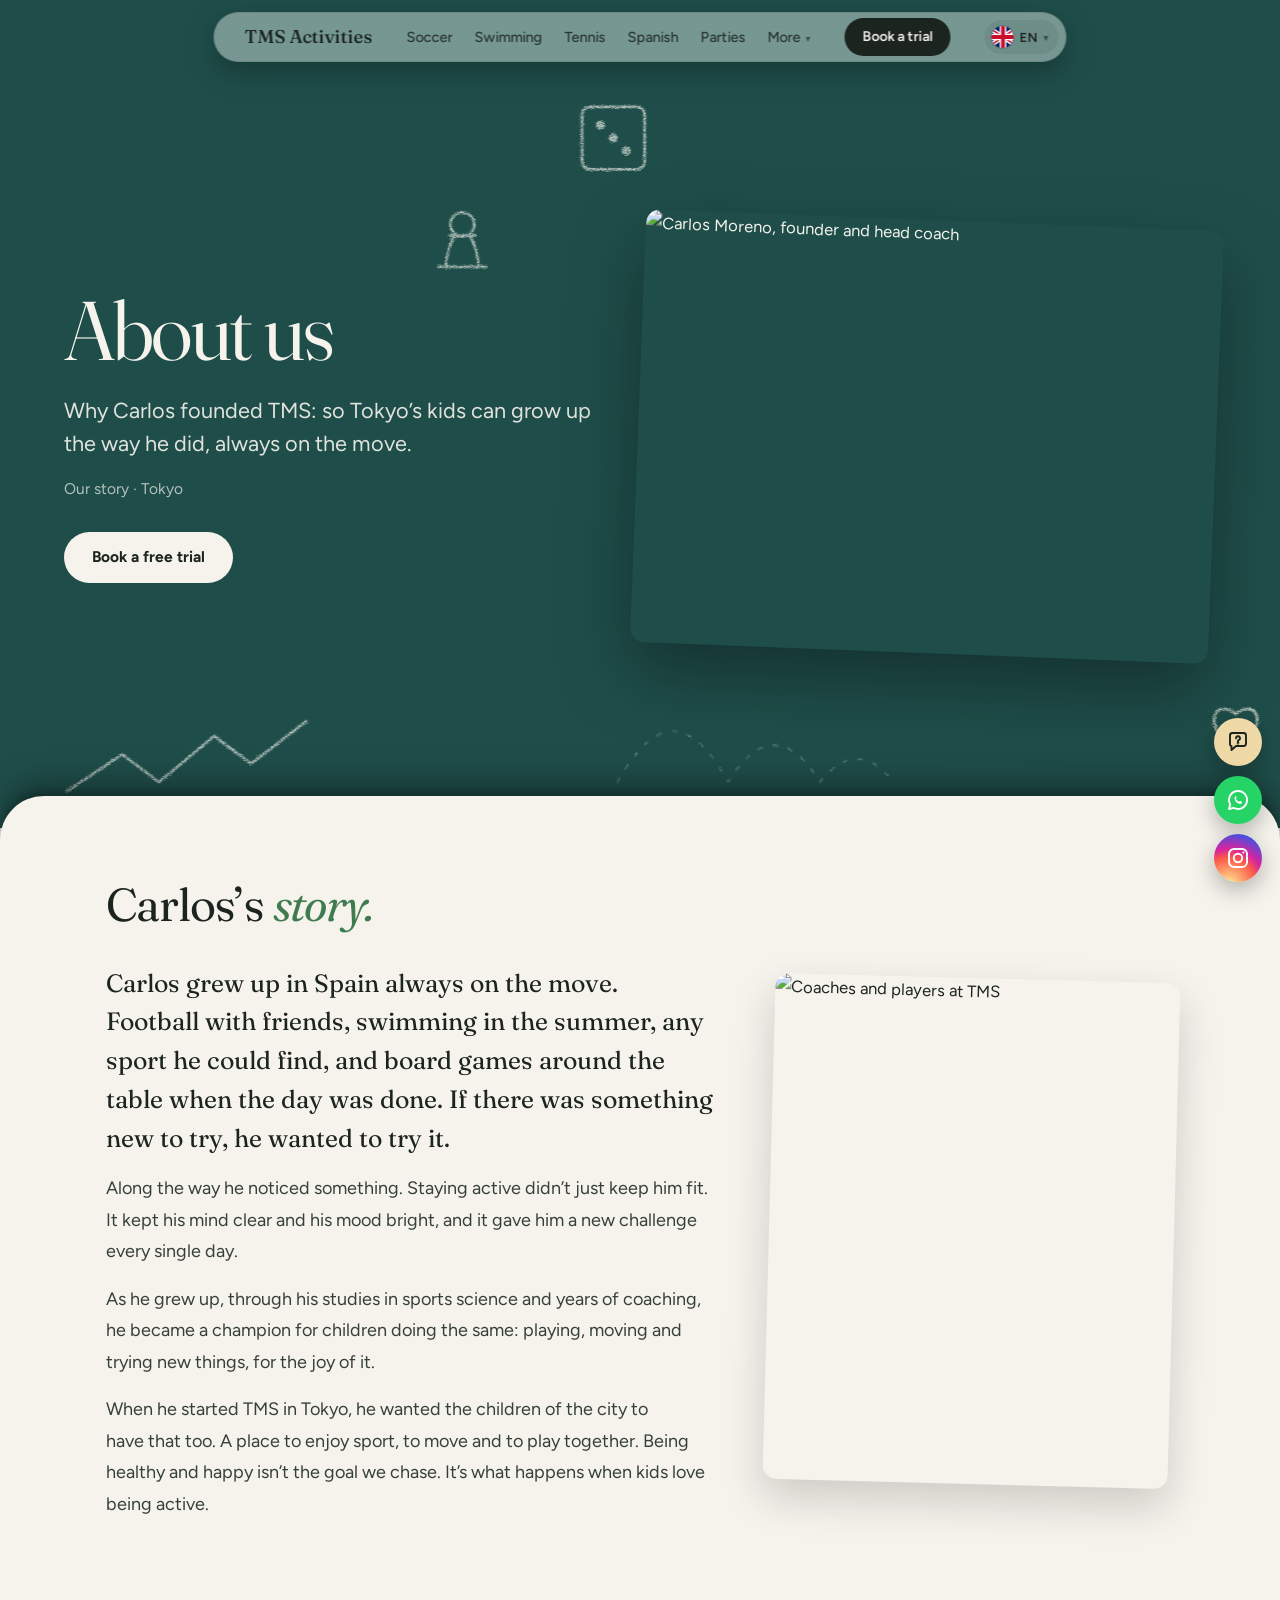
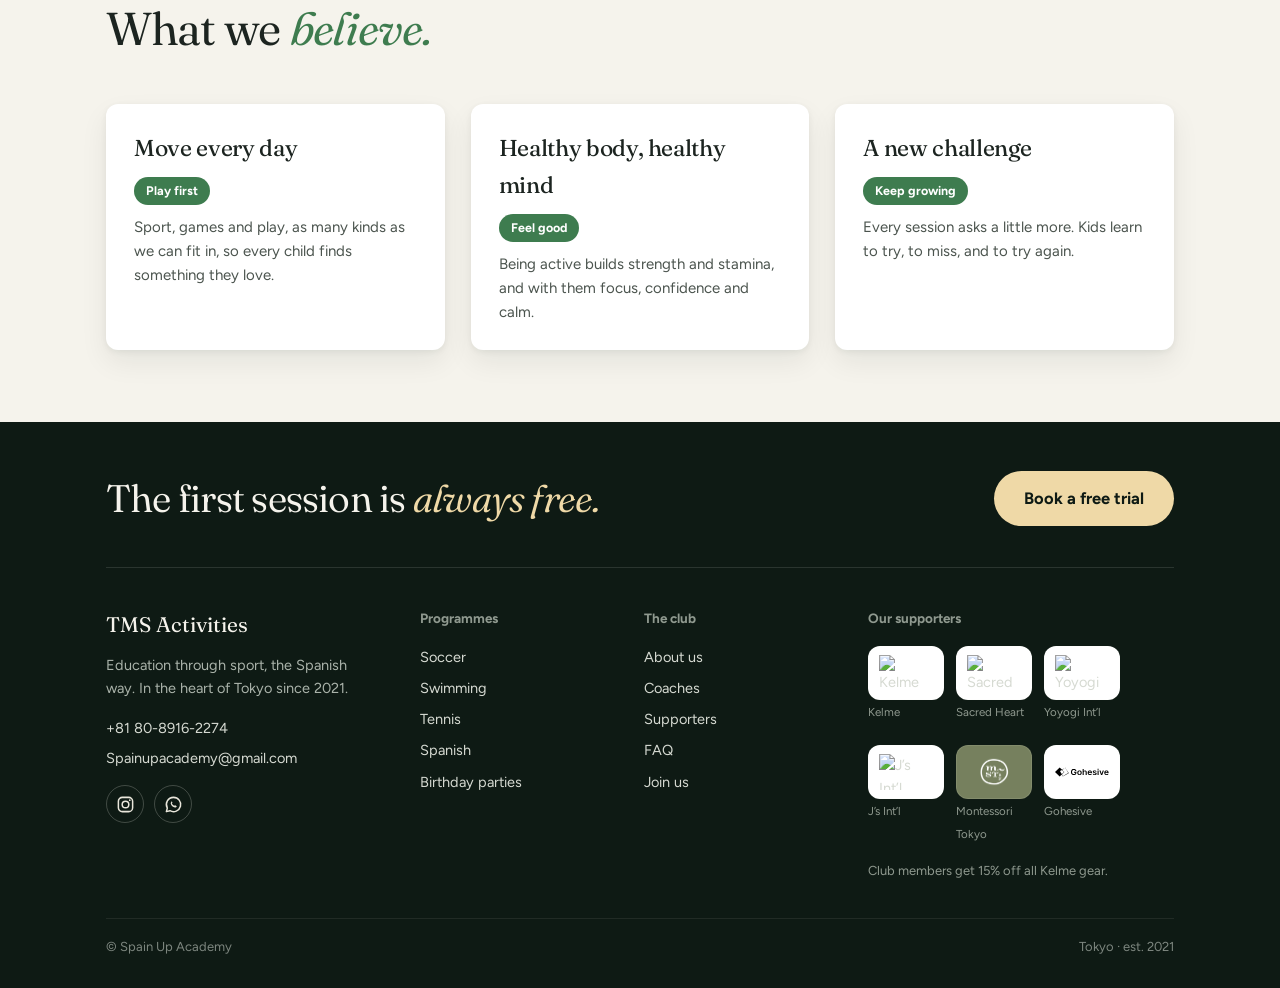
==== about.html @ 6b867cc1 "Past clubs on desktop" ====
<!doctype html>
<html lang="en">
<head>
<meta charset="utf-8">
<meta name="viewport" content="width=device-width, initial-scale=1">
<title>About us · TMS Activities</title>
<link rel="preconnect" href="https://fonts.gstatic.com" crossorigin>
<link href="https://fonts.googleapis.com/css2?family=Fraunces:ital,opsz,wght@0,9..144,300..700;1,9..144,300..700&family=Figtree:wght@400;500;600;700&display=block" rel="stylesheet">
<link rel="stylesheet" href="site.css?v=c9cedaaf">
<script src="lite.js?v=ae5314a7"></script>
<script>try{if((localStorage.getItem("lang")||"en")!=="en"){document.documentElement.classList.add("lang-wait");setTimeout(function(){document.documentElement.classList.remove("lang-wait")},2000)}}catch(e){}</script>
<script>
(function(){try{
  var c = sessionStorage.getItem('ptColor');
  if (c && !matchMedia('(prefers-reduced-motion: reduce)').matches) {
    sessionStorage.removeItem('ptColor');
    var st = document.createElement('style'); st.id = 'pt-cover-style';
    st.textContent = 'html.pt-cover::before{content:\'\';position:fixed;inset:0;background:' + c +
      ';z-index:300;pointer-events:none;opacity:1;transition:opacity .65s ease}html.pt-cover.pt-reveal::before{opacity:0}';
    document.head.appendChild(st);
    document.documentElement.classList.add('pt-cover');
  } else { sessionStorage.removeItem('ptColor'); }
  var pf = sessionStorage.getItem('ptFade');
  if (pf) { sessionStorage.removeItem('ptFade');
    var f2 = document.createElement('style'); f2.id = 'pt-fade-style';
    f2.textContent = 'html.pt-fade .world>*,html.pt-fade .sheet>*,html.pt-fade footer{opacity:0}';
    if (pf === 'home') { f2.textContent += 'html.pt-from-home .sheet{transform:translateY(100vh)}html.pt-from-home,html.pt-from-home body{background:' + (sessionStorage.getItem('ptHome') || '#152019') + '}'; sessionStorage.removeItem('ptHome'); document.documentElement.classList.add('pt-from-home'); }
    document.head.appendChild(f2); document.documentElement.classList.add('pt-fade'); }
}catch(e){}})();
</script>
<script>addEventListener("pageswap",function(e){if(e.viewTransition&&sessionStorage.getItem("ptColor"))e.viewTransition.skipTransition()});addEventListener("pagereveal",function(e){if(e.viewTransition&&/pt-(fade|cover)/.test(document.documentElement.className))e.viewTransition.skipTransition()})</script>
</head>
<body>
<header class="pill">
  <a class="word" href="index.html">TMS Activities</a>
  <nav>
    <a href="soccer.html">Soccer</a>
    <a href="swimming.html">Swimming</a>
    <a href="tennis.html">Tennis</a>
    <a href="spanish.html">Spanish</a>
    <a href="parties.html">Parties</a>
    <details class="pastclubs m-only"><summary>Past clubs</summary><p>We sometimes run shorter clubs on request and open them to everyone. Happy to run one again if there’s interest, or if your child wants to try something new, tell us!</p><button type="button" class="suggest">Suggest a club</button></details><hr class="m-only"><div class="navgroup" tabindex="0">
      <button class="glabel" type="button">More</button>
      <div class="menu"><div>
        <a href="about.html" aria-current="page">About us</a>
        <a href="coaches.html">Coaches</a>
        <a href="supporters.html">Supporters</a>
        <a href="faq.html">FAQ</a><details class="pastclubs d-only"><summary>Past clubs</summary><p>We sometimes run shorter clubs on request and open them to everyone. Happy to run one again if there’s interest, or if your child wants to try something new, tell us!</p><button type="button" class="suggest">Suggest a club</button></details>
      </div></div>
    </div>
  <a class="msignup m-only" href="join.html">Sign up</a></nav>
  <a class="join" href="join.html">Book a trial</a>
  <div class="langpick"><button type="button" aria-haspopup="true" aria-expanded="false" aria-label="Language"><span class="flag"><svg viewBox="0 0 60 40"><clipPath id="lgUk"><path d="M0 0h60v40H0z"/></clipPath><g clip-path="url(#lgUk)"><path d="M0 0h60v40H0z" fill="#012169"/><path d="M0 0l60 40M60 0L0 40" stroke="#fff" stroke-width="8"/><path d="M0 0l60 40M60 0L0 40" stroke="#C8102E" stroke-width="3"/><path d="M30 0v40M0 20h60" stroke="#fff" stroke-width="12"/><path d="M30 0v40M0 20h60" stroke="#C8102E" stroke-width="7"/></g></svg></span><span class="code">EN</span></button><ul><li><button type="button" data-lang="en"><span class="flag"><svg viewBox="0 0 60 40"><clipPath id="lgUk"><path d="M0 0h60v40H0z"/></clipPath><g clip-path="url(#lgUk)"><path d="M0 0h60v40H0z" fill="#012169"/><path d="M0 0l60 40M60 0L0 40" stroke="#fff" stroke-width="8"/><path d="M0 0l60 40M60 0L0 40" stroke="#C8102E" stroke-width="3"/><path d="M30 0v40M0 20h60" stroke="#fff" stroke-width="12"/><path d="M30 0v40M0 20h60" stroke="#C8102E" stroke-width="7"/></g></svg></span>English</button></li><li><button type="button" data-lang="ja"><span class="flag"><svg viewBox="0 0 60 40"><path d="M0 0h60v40H0z" fill="#fff"/><circle cx="30" cy="20" r="11" fill="#BC002D"/></svg></span>日本語</button></li><li><button type="button" data-lang="es"><span class="flag"><svg viewBox="0 0 60 40"><path d="M0 0h60v40H0z" fill="#AA151B"/><path d="M0 10h60v20H0z" fill="#F1BF00"/></svg></span>Español</button></li></ul></div>
  <button class="navtoggle" type="button" aria-label="Open menu">Menu</button>
</header>
<section class="world" style="--w: var(--world-about)">
  <div class="scenery"><svg viewBox="0 0 1440 900" preserveAspectRatio="xMidYMax slice" aria-hidden="true"></svg></div>
  <div class="world-copy">
    <h1>About us</h1>
    <p class="lede">Why Carlos founded TMS: so Tokyo’s kids can grow up the way he did, always on the move.</p>
    <p class="meta">Our story · Tokyo</p>
    <a class="cta" href="join.html">Book a free trial</a>
  </div>
  <div class="world-photo"><img src="https://tmsactivities.jp/wp-content/uploads/2025/08/IMG_1597-scaled.jpg" alt="Carlos Moreno, founder and head coach" style="object-position:50% 8%"></div>
</section>
<div class="sheet">

<div class="wrap">
  <h2 class="sec">Carlos’s <em>story.</em></h2>
  <div class="storyrow">
  <div class="story">
    <p>Carlos grew up in Spain always on the move. Football with friends, swimming in the summer, any sport he could find, and board games around the table when the day was done. If there was something new to try, he wanted to try it.</p>
    <p>Along the way he noticed something. Staying active didn’t just keep him fit. It kept his mind clear and his mood bright, and it gave him a new challenge every single day.</p>
    <p>As he grew up, through his studies in sports science and years of coaching, he became a champion for children doing the same: playing, moving and trying new things, for the joy of it.</p>
    <p>When he started TMS in Tokyo, he wanted the children of the city to have that too. A place to enjoy sport, to move and to play together. Being healthy and happy isn’t the goal we chase. It’s what happens when kids love being active.</p>
  </div>
  <figure class="storyphoto"><img src="https://tmsactivities.jp/wp-content/uploads/2025/08/tms-people.jpg" alt="Coaches and players at TMS" loading="lazy"></figure>
  </div>
</div>

<div class="wrap">
  <h2 class="sec">What we <em>believe.</em></h2>
  <div class="cardgrid">
    <div class="ccard">
      <h3>Move every day</h3><span class="pill">Play first</span>
      <p>Sport, games and play, as many kinds as we can fit in, so every child finds something they love.</p>
    </div>
    <div class="ccard">
      <h3>Healthy body, healthy mind</h3><span class="pill">Feel good</span>
      <p>Being active builds strength and stamina, and with them focus, confidence and calm.</p>
    </div>
    <div class="ccard">
      <h3>A new challenge</h3><span class="pill">Keep growing</span>
      <p>Every session asks a little more. Kids learn to try, to miss, and to try again.</p>
    </div>
  </div>
</div>

</div>
<footer class="site">
  <div class="wrap">
    <div class="fcta">
      <h2>The first session is <em>always free.</em></h2>
      <a href="join.html">Book a free trial</a>
    </div>
    <div class="fgrid">
      <div class="fcol brand">
        <span class="fword">TMS Activities</span>
        <p>Education through sport, the Spanish way. In the heart of Tokyo since 2021.</p>
        <p class="contact" style="margin-top:14px; line-height:1.9"><a href="tel:+818089162274">+81 80-8916-2274</a><br><a href="mailto:Spainupacademy@gmail.com">Spainupacademy@gmail.com</a></p>
        <p class="fsocial"><a href="https://www.instagram.com/spainup.soccer.academy/" target="_blank" rel="noopener" aria-label="Instagram"><svg viewBox="0 0 24 24" fill="none" stroke="currentColor" stroke-width="1.9" aria-hidden="true"><rect x="3" y="3" width="18" height="18" rx="5"/><circle cx="12" cy="12" r="4.2"/><circle cx="17.4" cy="6.6" r="1.1" fill="currentColor" stroke="none"/></svg></a><a href="https://wa.me/818089162274" target="_blank" rel="noopener" aria-label="WhatsApp"><svg viewBox="0 0 24 24" aria-hidden="true"><path d="M12 3a9 9 0 0 0-7.8 13.5L3 21l4.6-1.2A9 9 0 1 0 12 3z" fill="none" stroke="currentColor" stroke-width="1.9" stroke-linejoin="round"/><path d="M9.2 7.6c.3-.1.6 0 .7.3l.7 1.6c.1.3 0 .5-.2.7l-.5.6c.6 1.2 1.6 2.2 2.9 2.9l.6-.5c.2-.2.5-.2.7-.1l1.6.7c.3.1.4.4.3.7-.3 1-1.2 1.6-2.2 1.4-2.6-.5-4.7-2.6-5.3-5.2-.2-1 .4-1.9 1.4-2.2z" fill="currentColor"/></svg></a></p>
      </div>
      <div class="fcol">
        <h5>Programmes</h5>
        <a href="soccer.html">Soccer</a>
        <a href="swimming.html">Swimming</a>
        <a href="tennis.html">Tennis</a>
        <a href="spanish.html">Spanish</a>
        <a href="parties.html">Birthday parties</a>
      </div>
      <div class="fcol">
        <h5>The club</h5>
        <a href="about.html">About us</a>
        <a href="coaches.html">Coaches</a>
        <a href="supporters.html">Supporters</a>
        <a href="faq.html">FAQ</a>
        <a href="join.html">Join us</a>
      </div>
      <div class="fcol sup">
        <h5>Our supporters</h5>
        <div class="flogos">
          <a href="https://kelme.com/" target="_blank" rel="noopener"><span class="chip"><img src="https://tmsactivities.jp/wp-content/uploads/2024/01/logo-kelme-300x164.jpg" alt="Kelme"></span><span class="cap">Kelme</span></a>
          <a href="https://www.issh.ac.jp/" target="_blank" rel="noopener"><span class="chip"><img src="https://tmsactivities.jp/wp-content/uploads/2025/08/Logo-ISSH-200px.png" alt="Sacred Heart"></span><span class="cap">Sacred Heart</span></a>
          <a href="https://yoyogi-is.com/" target="_blank" rel="noopener"><span class="chip"><img src="https://tmsactivities.jp/wp-content/uploads/2025/08/Logo-Yoyogi-200px.png" alt="Yoyogi Int’l"></span><span class="cap">Yoyogi Int’l</span></a>
          <a href="https://www.js-international-school.com/" target="_blank" rel="noopener"><span class="chip"><img src="https://tmsactivities.jp/wp-content/uploads/2025/08/Js-logo.png" alt="J’s Int’l"></span><span class="cap">J’s Int’l</span></a>
          <a href="https://www.montessorijapan.com/" target="_blank" rel="noopener"><span class="chip" style="background:#76805E"><img src="assets/mst-logo-white.png" alt="Montessori Tokyo"></span><span class="cap">Montessori Tokyo</span></a>
          <a href="https://www.gohesive.com/custom" target="_blank" rel="noopener"><span class="chip"><img src="assets/gohesive-logo.svg" alt="Gohesive"></span><span class="cap">Gohesive</span></a>
        </div>
        <p>Club members get 15% off all Kelme gear.</p>
      </div>
    </div>
    <div class="fbase">
      <span>© Spain Up Academy</span>
      <span>Tokyo · est. 2021</span>
    </div>
  </div>
</footer>
<div class="socialpin"><a class="wa" href="https://wa.me/818089162274" target="_blank" rel="noopener" aria-label="Chat on WhatsApp"><svg viewBox="0 0 24 24" aria-hidden="true"><path d="M12 3a9 9 0 0 0-7.8 13.5L3 21l4.6-1.2A9 9 0 1 0 12 3z" fill="none" stroke="currentColor" stroke-width="1.9" stroke-linejoin="round"/><path d="M9.2 7.6c.3-.1.6 0 .7.3l.7 1.6c.1.3 0 .5-.2.7l-.5.6c.6 1.2 1.6 2.2 2.9 2.9l.6-.5c.2-.2.5-.2.7-.1l1.6.7c.3.1.4.4.3.7-.3 1-1.2 1.6-2.2 1.4-2.6-.5-4.7-2.6-5.3-5.2-.2-1 .4-1.9 1.4-2.2z" fill="currentColor"/></svg></a><a class="ig" href="https://www.instagram.com/spainup.soccer.academy/" target="_blank" rel="noopener" aria-label="Instagram"><svg viewBox="0 0 24 24" fill="none" stroke="currentColor" stroke-width="1.9" aria-hidden="true"><rect x="3" y="3" width="18" height="18" rx="5"/><circle cx="12" cy="12" r="4.2"/><circle cx="17.4" cy="6.6" r="1.1" fill="currentColor" stroke="none"/></svg></a></div>
<script src="ask.js?v=92240fd5"></script>
<script src="lang-text.js?v=c4b8a063"></script>
<script src="lang.js?v=e1dfec5e"></script>
<script src="transitions.js?v=628495eb" defer></script>
<script src="chalk-scenes.js?v=e4f4d9d7" defer></script>
<script src="eggs.js?v=8b5c6eaf" defer></script>
</body>
</html>
---- site.css ----
/* TMS Activities — shared design language (direction C) */
:root {
  --night: #0E1A14;
  --chalk: #F5F3EC;
  --ink: #1C2420;
  --flood: #EFD9A7;
  --grass: #3E7C4F;
  --world-soccer: #2E5940;
  --world-swim: #275E7E;
  --world-tennis: #3F6A4C;
  --world-spanish: #9C4532;
  --world-party: #7E4668;
  --world-night: #152019;
  --world-support: #233A63;
  --world-faq: #3A4250;
  --world-about: #1F4E4A;
}
* { box-sizing: border-box; margin: 0; }
html { scroll-behavior: smooth; }
body { background: var(--chalk); color: var(--ink); font: 16.5px/1.6 "Figtree", sans-serif; }
img { display: block; max-width: 100%; }
.serif { font-family: "Fraunces", serif; font-optical-sizing: auto; letter-spacing: -.02em; }

/* glass pill nav (shared with home) */
header.pill {
  position: fixed; top: 12px; left: 50%; transform: translateX(-50%); z-index: 60;
  width: auto; max-width: calc(100% - 28px);
  display: flex; align-items: center; gap: 34px; flex-wrap: nowrap; white-space: nowrap;
  padding: 5px 7px 5px 30px;
  background: rgba(250,249,245,.42);
  -webkit-backdrop-filter: blur(16px) saturate(1.25);
  backdrop-filter: blur(16px) saturate(1.25);
  border: 1px solid rgba(20,25,22,.1);
  border-radius: 999px;
  box-shadow: 0 10px 30px rgba(0,0,0,.28);
}
header.pill .word { font-family: "Fraunces", serif; font-size: 18.5px; font-weight: 500; color: #1C2420; white-space: nowrap; text-decoration: none; }
header.pill nav { display: flex; gap: 22px; font-size: 14.5px; font-weight: 500; }
header.pill nav a { color: #1C2420; text-decoration: none; opacity: .85; }
header.pill nav a:hover { opacity: 1; border-bottom: 1px solid var(--grass); }
header.pill nav a[aria-current] { opacity: 1; border-bottom: 2px solid var(--grass); }
header.pill .join { color: var(--chalk); background: #1C2420; text-decoration: none; font-weight: 600; font-size: 14px; padding: 8px 18px; border-radius: 999px; }
header.pill .join:hover { background: var(--grass); }
@media (max-width: 980px) { header.pill nav { display: none; } }

/* world hero: solid colour, drawn scenery, tilted photo card */
.world {
  --w: var(--world-soccer);
  position: sticky; top: 0; z-index: 0; background: var(--w); color: var(--chalk);
  min-height: 92svh; overflow: hidden;
  display: grid; grid-template-columns: minmax(0, 1fr) minmax(0, 1.05fr);
  align-items: center; gap: 24px;
  padding: clamp(90px, 14vh, 150px) clamp(24px, 5vw, 72px) clamp(60px, 9vh, 110px);
}
.world .scenery { position: absolute; inset: 0; pointer-events: none; opacity: .65; }
.world .scenery svg { width: 100%; height: 100%; }
.world-copy { position: relative; z-index: 2; max-width: 560px; }
.world-copy h1 { font-family: "Fraunces", serif; font-weight: 360; font-size: clamp(52px, 6.5vw, 104px); line-height: .98; letter-spacing: -.03em; }
.world-copy .lede { margin-top: 22px; font-size: clamp(18px, 1.7vw, 22px); line-height: 1.55; color: #f5f3ece6; max-width: 38ch; text-wrap: pretty; }
.world-copy .meta { margin-top: 16px; font-size: 15.5px; color: #f5f3ecb0; }
.world-copy .cta {
  display: inline-block; margin-top: 30px;
  background: var(--chalk); color: var(--ink); text-decoration: none;
  font-weight: 700; font-size: 15.5px; padding: 13px 28px; border-radius: 999px;
}
.world-copy .cta:hover { background: var(--flood); }
.world-photo { position: relative; z-index: 2; justify-self: end; width: min(100%, 640px); }
.world-photo img {
  width: 100%; aspect-ratio: 4/3; object-fit: cover;
  border-radius: 14px; transform: rotate(2.2deg);
  box-shadow: 0 30px 70px rgba(0,0,0,.35);
}
@media (max-width: 900px) {
  .world { grid-template-columns: 1fr; min-height: 0; }
  .world-photo { justify-self: start; width: 100%; margin-top: 10px; }
}

/* light content sheet */
.sheet {
  position: relative; z-index: 1; background: var(--chalk); color: var(--ink);
  border-radius: clamp(22px, 4vw, 44px) clamp(22px, 4vw, 44px) 0 0;
  margin-top: -32px;
  box-shadow: 0 -4px 10px rgba(0,0,0,.25), 0 -18px 28px rgba(0,0,0,.25);
}
.wrap { max-width: 1180px; margin: 0 auto; padding: clamp(56px, 8vh, 96px) clamp(22px, 4.5vw, 56px); }
.wrap + .wrap { padding-top: 0; }
h2.sec { font-family: "Fraunces", serif; font-weight: 380; font-size: clamp(30px, 3.6vw, 48px); letter-spacing: -.02em; }
h2.sec em { font-style: italic; color: var(--grass); }
.sec-lede { margin-top: 10px; color: #4b544e; max-width: 58ch; }

/* class cards */
.cardgrid { display: grid; grid-template-columns: repeat(3, 1fr); gap: 26px; margin-top: 38px; }
.cardgrid.two { grid-template-columns: repeat(2, 1fr); }
.ccard {
  background: #fff; border-radius: 12px; padding: 26px 28px;
  box-shadow: 0 2px 6px rgba(20,30,24,.06), 0 12px 28px rgba(20,30,24,.07);
  display: flex; flex-direction: column; gap: 10px; align-items: flex-start;
}
.ccard h3 { font-family: "Fraunces", serif; font-weight: 430; font-size: 23px; letter-spacing: -.015em; }
.ccard .pill { font-size: 12.5px; font-weight: 700; color: #fff; background: var(--grass); border-radius: 999px; padding: 4px 12px; }
.ccard p { color: #4b544e; font-size: 15px; }
@media (max-width: 920px) { .cardgrid, .cardgrid.two { grid-template-columns: 1fr 1fr; } }
@media (max-width: 600px) { .cardgrid, .cardgrid.two { grid-template-columns: 1fr; } }

/* pricing */
.prices { display: grid; grid-template-columns: repeat(auto-fit, minmax(190px, 1fr)); gap: 18px; margin-top: 34px; }
.price {
  background: #fff; border-radius: 12px; padding: 24px 22px; text-align: center;
  box-shadow: 0 2px 6px rgba(20,30,24,.06), 0 12px 28px rgba(20,30,24,.07);
}
.price .amt { font-family: "Fraunces", serif; font-size: 34px; font-weight: 420; letter-spacing: -.02em; margin-top: 6px; }
.price .amt small { font-size: 16px; font-weight: 500; }
.price .for { font-weight: 700; font-size: 14.5px; }
.price .per { color: #6b746d; font-size: 13.5px; margin-top: 4px; }

/* schedule table */
.sched { width: 100%; border-collapse: collapse; margin-top: 30px; background: #fff; border-radius: 12px; overflow: hidden; box-shadow: 0 2px 6px rgba(20,30,24,.06), 0 12px 28px rgba(20,30,24,.07); }
.sched th { text-align: left; font-size: 13px; color: #4b544e; padding: 14px 18px; border-bottom: 2px solid var(--ink); }
.sched td { padding: 13px 18px; border-bottom: 1px solid #e4e4de; font-size: 15px; }
.sched tr:last-child td { border-bottom: 0; }
.sched td.day { font-weight: 700; white-space: nowrap; }

/* numbered steps */
.steps { counter-reset: s; display: grid; grid-template-columns: repeat(auto-fit, minmax(220px, 1fr)); gap: 22px; margin-top: 34px; }
.step { background: #fff; border-radius: 12px; padding: 24px; box-shadow: 0 2px 6px rgba(20,30,24,.06), 0 12px 28px rgba(20,30,24,.07); }
.step::before { counter-increment: s; content: counter(s); display: inline-grid; place-items: center; width: 34px; height: 34px; border-radius: 50%; background: var(--grass); color: #fff; font-weight: 800; margin-bottom: 12px; }
.step h4 { font-size: 16.5px; margin-bottom: 6px; }
.step p { font-size: 14.5px; color: #4b544e; }

/* rules */
.rules { margin-top: 30px; display: grid; grid-template-columns: repeat(auto-fit, minmax(300px, 1fr)); gap: 16px; align-items: start; }
.rule { background: #fff; border-radius: 12px; padding: 22px 24px; box-shadow: 0 2px 6px rgba(20,30,24,.06), 0 10px 24px rgba(20,30,24,.06); }
.rule h4 { font-size: 16px; margin-bottom: 8px; }
.rule h4::before { content: ""; display: inline-block; width: 22px; height: 3px; background: var(--grass); border-radius: 2px; margin-right: 10px; transform: translateY(-4px); }
.rule p, .rule li { color: #4b544e; font-size: 14.5px; }
.rule ul { padding-left: 18px; display: grid; gap: 6px; }

/* CTA band */
.ctaband { background: var(--night); color: var(--chalk); }
.ctaband .wrap { display: flex; align-items: center; justify-content: space-between; gap: 24px; flex-wrap: wrap; padding-top: 48px; padding-bottom: 48px; }
.ctaband h2 { font-family: "Fraunces", serif; font-weight: 360; font-size: clamp(26px, 3vw, 40px); letter-spacing: -.02em; }
.ctaband h2 em { font-style: italic; color: var(--flood); }
.ctaband a { background: var(--flood); color: var(--night); text-decoration: none; font-weight: 700; padding: 14px 30px; border-radius: 999px; }

footer.site { position: relative; z-index: 1; background: var(--night); color: #e9e6db99; }

/* age ladder — scannable class pathway */
.ladder { margin-top: 40px; background: #fff; border-radius: 14px; padding: 10px 0 10px; box-shadow: 0 2px 6px rgba(20,30,24,.06), 0 12px 28px rgba(20,30,24,.07); }
.ladder .axis { display: grid; grid-template-columns: 240px 1fr; padding: 12px 26px 6px; }
.ladder .axis .ticks { position: relative; height: 18px; font-size: 11.5px; color: #8a938c; }
.ladder .axis .ticks span { position: absolute; transform: translateX(-50%); }
.lrow { border-top: 1px solid #ecece5; padding: 16px 26px 18px; }
.lrow .ltop { display: grid; grid-template-columns: 240px 1fr; align-items: center; }
.lrow .nm { font-family: "Fraunces", serif; font-weight: 430; font-size: 19px; letter-spacing: -.01em; }
.lrow .nm small { display: block; font-family: "Figtree", sans-serif; font-weight: 600; font-size: 12.5px; color: #6b746d; margin-top: 2px; }
.lrow .track { position: relative; height: 26px; }
.lrow .track::before { content: ""; position: absolute; inset: 11px 0; background: #eeeee7; border-radius: 99px; }
.lrow .bar {
  position: absolute; top: 0; height: 26px; border-radius: 99px; background: var(--grass);
  color: #fff; font-size: 12px; font-weight: 700; display: flex; align-items: center; justify-content: center;
  padding: 0 10px; white-space: nowrap; min-width: 58px;
}
.lrow .ldesc { margin-top: 10px; color: #4b544e; font-size: 14.5px; max-width: 76ch; }
@media (max-width: 760px) {
  .ladder .axis { display: none; }
  .lrow .ltop { grid-template-columns: 1fr; row-gap: 8px; }
}

/* compact special-format strip */
.specials { display: grid; grid-template-columns: repeat(auto-fit, minmax(240px, 1fr)); gap: 14px; margin-top: 26px; }
.special { background: #fff; border-radius: 12px; padding: 18px 20px; box-shadow: 0 2px 6px rgba(20,30,24,.06); }
.special b { font-size: 15.5px; }
.special .tag { font-size: 12px; font-weight: 700; color: var(--grass); margin-left: 8px; }
.special p { color: #4b544e; font-size: 14px; margin-top: 6px; }

.sched td .sub { display: block; font-weight: 500; color: #6b746d; font-size: 13px; margin-top: 2px; }
.sched td.amt { font-weight: 800; white-space: nowrap; }
.sched td.amt small { font-weight: 500; color: #6b746d; }

/* footer v2 — cta row, link columns, supporter logos */
footer.site .wrap { padding-top: 0; padding-bottom: 0; }
.fcta { display: flex; justify-content: space-between; align-items: center; gap: 24px; flex-wrap: wrap; padding: 46px 0 38px; border-bottom: 1px solid rgba(245,243,236,.12); }
.fcta h2 { font-family: "Fraunces", serif; font-weight: 360; font-size: clamp(26px, 3vw, 40px); letter-spacing: -.02em; color: var(--chalk); }
.fcta h2 em { font-style: italic; color: var(--flood); }
.fcta a { background: var(--flood); color: var(--night); text-decoration: none; font-weight: 700; padding: 14px 30px; border-radius: 999px; }
.fgrid { display: grid; grid-template-columns: 1.5fr 1fr 1fr 1.7fr; gap: 44px; padding: 40px 0 36px; align-items: start; }
.fgrid .fword { font-family: "Fraunces", serif; font-size: 21px; color: var(--chalk); }
.fgrid .brand p { color: #aab3aa; font-size: 14.5px; margin-top: 12px; max-width: 30ch; }
.fgrid .brand .contact a { display: inline-block; padding: 1px 0; }
.fgrid .brand a { color: #e9e6db; text-decoration: none; }
.fgrid .brand a:hover { color: var(--flood); }
.fgrid h5 { font-size: 13.5px; font-weight: 700; color: #8f998f; margin-bottom: 12px; }
.fgrid .fcol a { display: block; color: #d6dad2; text-decoration: none; font-size: 14.5px; padding: 4px 0; }
.fgrid .fcol a:hover { color: var(--flood); }
.flogos { display: flex; flex-wrap: wrap; gap: 14px 12px; margin-top: 2px; }
.flogos a { text-decoration: none; display: flex; flex-direction: column; align-items: center; gap: 7px; width: 76px; }
.flogos .chip {
  display: grid; place-items: center; height: 54px; width: 76px;
  background: #fff; border-radius: 12px; padding: 8px 10px;
  border: 1px solid rgba(245,243,236,.1); transition: transform .18s ease, box-shadow .18s ease;
}
.flogos a:hover .chip { transform: translateY(-3px); box-shadow: 0 10px 22px rgba(0,0,0,.35); }
.flogos img { width: 100%; height: 36px; object-fit: contain; }
.flogos .cap { font-size: 11.5px; line-height: 1.3; color: #8f998f; text-align: center; }
.flogos a:hover .cap { color: var(--flood); }
.fgrid .sup p { color: #8f998f; font-size: 13px; margin-top: 12px; max-width: 30ch; }
.fbase { display: flex; justify-content: space-between; gap: 18px; flex-wrap: wrap; padding: 18px 0 30px; border-top: 1px solid rgba(245,243,236,.08); color: #7d867f; font-size: 13px; }
@media (max-width: 980px) { .fgrid { grid-template-columns: 1fr 1fr; } }
@media (max-width: 560px) { .fgrid { grid-template-columns: 1fr; } }

/* nav "Club" dropdown */
.navgroup { position: relative; }
.navgroup > .glabel { font: 500 14.5px "Figtree", sans-serif; color: #1C2420; opacity: .85; cursor: pointer; background: none; border: 0; padding: 0; }
.navgroup > .glabel::after { content: "▾"; font-size: 10px; margin-left: 5px; opacity: .7; }
.navgroup:hover > .glabel, .navgroup:focus-within > .glabel { opacity: 1; }
.navgroup .menu {
  position: absolute; top: 100%; left: 50%; transform: translateX(-50%);
  padding-top: 12px; display: none;
}
.navgroup:hover .menu, .navgroup:focus-within .menu { display: block; }
.navgroup .menu > div {
  background: rgba(250,249,245,.95);
  -webkit-backdrop-filter: blur(14px); backdrop-filter: blur(14px);
  border: 1px solid rgba(20,25,22,.1); border-radius: 14px;
  box-shadow: 0 14px 34px rgba(0,0,0,.22);
  padding: 7px; min-width: 150px;
}
.navgroup .menu a { display: block !important; padding: 9px 14px !important; border-radius: 9px; font-size: 14.5px; color: #1C2420; text-decoration: none; opacity: 1 !important; border: 0 !important; white-space: nowrap; }
.navgroup .menu a:hover { background: rgba(20,25,22,.08); }

/* ===== mobile-first pass ===== */
.navtoggle { display: none; font: 600 14px "Figtree", sans-serif; color: #1C2420; background: rgba(20,25,22,.08); border: 0; border-radius: 999px; padding: 9px 16px; cursor: pointer; }

@media (max-width: 980px) {
  header.pill, header { gap: 12px; }
  .navtoggle { display: inline-block; margin-left: auto; }
  header .join { margin-left: 0; }
  /* full menu drops below the pill */
  header nav { display: none; }
  header.open nav {
    display: flex; flex-direction: column; gap: 2px;
    position: absolute; top: calc(100% + 10px); left: 0; right: 0;
    background: rgba(250,249,245,.97);
    -webkit-backdrop-filter: blur(16px); backdrop-filter: blur(16px);
    border: 1px solid rgba(20,25,22,.1); border-radius: 22px;
    box-shadow: 0 18px 44px rgba(0,0,0,.28); padding: 10px; margin: 0;
  }
  header.open nav a { display: block; padding: 12px 16px; font-size: 16px; border-radius: 10px; border: 0; opacity: 1; color: #1C2420; }
  header.open nav a[aria-current] { background: rgba(20,25,22,.07); }
  header.open nav a:hover { background: rgba(20,25,22,.08); border: 0; }
  /* flatten the Club dropdown inside the mobile menu */
  .navgroup > .glabel { display: none; }
  .navgroup .menu { position: static; display: block; transform: none; padding-top: 0; }
  .navgroup .menu > div { background: none; border: 0; box-shadow: none; padding: 0; backdrop-filter: none; -webkit-backdrop-filter: none; }
}

@media (max-width: 700px) {
  .wrap { padding-left: 20px; padding-right: 20px; }
  .world { padding-top: 96px; gap: 18px; min-height: 0; padding-bottom: 170px; }
  .world .scenery { inset: auto 0 0 0; height: 230px; overflow: hidden; }
  .world .scenery svg { width: 200%; height: 100%; margin-left: -50%; }
  .world-copy h1 { font-size: clamp(44px, 12vw, 64px); }
  .world-copy .lede { font-size: 17px; }
  .world-photo img { transform: rotate(1.2deg); aspect-ratio: 4/3; }
  h2.sec { font-size: clamp(26px, 7vw, 34px); }
  .sched { display: block; overflow-x: auto; -webkit-overflow-scrolling: touch; }
  .sched thead, .sched tbody, .sched tr { min-width: 540px; display: table; width: 100%; table-layout: fixed; }
  .sched td, .sched th { padding: 12px 14px; }
  .lrow { padding: 14px 18px 16px; }
  .lrow .bar { font-size: 11px; min-width: 48px; }
  .ladder { border-radius: 12px; }
  .fcta { padding: 38px 0 30px; }
  .fcta h2 { font-size: 26px; }
  .fcta a { width: 100%; text-align: center; }
  .fgrid { gap: 28px; padding: 32px 0 28px; }
  .steps { grid-template-columns: 1fr; }
  .prices { grid-template-columns: 1fr 1fr; }
  .cardgrid, .cardgrid.two { gap: 16px; }
  .specials { grid-template-columns: 1fr; }
}

/* language picker (built by lang.js) */
.langpick { position: relative; flex: none; }
.langpick > button { display: flex; align-items: center; gap: 6px; font: 600 13px "Figtree", sans-serif; color: #1C2420; background: rgba(20,25,22,.08); border: 0; border-radius: 999px; padding: 6px 10px 6px 7px; cursor: pointer; }
.langpick > button:hover { background: rgba(20,25,22,.14); }
.langpick > button::after { content: "▾"; font-size: 9px; opacity: .6; }
.langpick .flag { display: block; width: 22px; height: 22px; border-radius: 50%; overflow: hidden; box-shadow: 0 0 0 1px rgba(20,25,22,.15); flex: none; }
.langpick .flag svg { width: 33px; height: 22px; margin-left: -5.5px; display: block; }
.langpick ul { list-style: none; position: absolute; top: calc(100% + 10px); right: 0; margin: 0; padding: 7px; min-width: 160px; display: none;
  background: rgba(250,249,245,.95); -webkit-backdrop-filter: blur(14px); backdrop-filter: blur(14px);
  border: 1px solid rgba(20,25,22,.1); border-radius: 14px; box-shadow: 0 14px 34px rgba(0,0,0,.22); }
.langpick.open ul { display: block; }
.langpick li button { display: flex; align-items: center; gap: 10px; width: 100%; padding: 8px 12px; border: 0; border-radius: 9px; background: none; font: 500 14.5px "Figtree", sans-serif; color: #1C2420; cursor: pointer; text-align: left; }
.langpick li button:hover { background: rgba(20,25,22,.08); }
.langpick li button[aria-current="true"] { font-weight: 700; }
.langpick li button[aria-current="true"]::after { content: "✓"; margin-left: auto; color: var(--grass, #2E6B3F); }
@media (max-width: 980px) { .langpick > button .code { display: none; } .langpick > button { padding: 6px 8px 6px 6px; } }
html[lang="ja"] body { font-family: "Figtree", "Hiragino Sans", "Hiragino Kaku Gothic ProN", "Noto Sans JP", "Yu Gothic", sans-serif; }

/* social: footer row + buttons pinned bottom-right */
.fsocial { display: flex; gap: 10px; margin-top: 16px; }
.fgrid .fsocial a { display: grid; place-items: center; width: 38px; height: 38px; border-radius: 50%; border: 1px solid rgba(245,243,236,.22); color: #e9e6db !important; padding: 0 !important; }
.fgrid .fsocial a:hover { border-color: var(--flood); color: var(--flood) !important; }
.fsocial svg { width: 19px; height: 19px; }
.socialpin { position: fixed; right: 18px; bottom: 18px; z-index: 55; display: flex; flex-direction: column; gap: 10px; }
.socialpin a { display: grid; place-items: center; width: 48px; height: 48px; border-radius: 50%; color: #fff; box-shadow: 0 8px 22px rgba(0,0,0,.28); transition: transform .18s ease; }
.socialpin a:hover { transform: translateY(-2px) scale(1.05); }
.socialpin svg { width: 24px; height: 24px; }
.socialpin .ig { background: radial-gradient(circle at 30% 107%, #fdf497 0%, #fd5949 45%, #d6249f 60%, #285AEB 90%); }
.socialpin .wa { background: #25D366; }
@media (max-width: 560px) { .socialpin { right: 12px; bottom: 12px; gap: 8px; } .socialpin a { width: 42px; height: 42px; } .socialpin svg { width: 21px; height: 21px; } }
@media print { .socialpin { display: none; } }

/* phones: one compact pill on every page (home included), room for the language flag */
@media (max-width: 980px) {
  header.pill, body > header { gap: 8px; padding: 5px 6px 5px 16px; min-height: 48px; }
  header.pill .word, body > header .word { font-size: 16.5px; }
  header.pill .join, body > header .join { padding: 8px 14px; font-size: 13px; }
  .langpick > button { padding: 3px; background: none; }
  .langpick > button::after { display: none; }
  .langpick .flag { width: 26px; height: 26px; }
  .langpick .flag svg { width: 39px; height: 26px; margin-left: -6.5px; }
}
@media (max-width: 400px) {
  header.pill, body > header { gap: 6px; padding-left: 13px; }
  header.pill .word, body > header .word { font-size: 15px; }
  header.pill .join, body > header .join { padding: 7px 11px; font-size: 12.5px; }
  .navtoggle { padding: 8px 12px; font-size: 13px; }
}

/* coach photos across the top of each coach card */
.ccard .cphoto { width: calc(100% + 56px); max-width: none; margin: -26px -28px 8px; aspect-ratio: 5 / 4; object-fit: cover; object-position: 50% 22%; border-radius: 12px 12px 0 0; background: #e8e5dc; }

/* a visitor reading in Japanese/Spanish doesn't see the English flash before lang.js swaps the text */
html.lang-wait body { visibility: hidden; }

/* about: Carlos's story */
.storyrow { display: grid; grid-template-columns: minmax(0, 1.5fr) minmax(0, 1fr); gap: 56px; align-items: center; }
.storyphoto img { width: 100%; aspect-ratio: 4 / 5; object-fit: cover; border-radius: 14px; transform: rotate(1.5deg); box-shadow: 0 18px 40px rgba(20,30,24,.18); }
@media (max-width: 860px) { .storyrow { grid-template-columns: 1fr; gap: 28px; } .storyphoto img { aspect-ratio: 4 / 3; } }
.story { margin-top: 22px; max-width: 66ch; }
.story p { font-size: 18px; line-height: 1.75; color: #36403a; text-wrap: pretty; }
.story p + p { margin-top: 16px; }
.story p:first-child { font-family: "Fraunces", serif; font-size: clamp(21px, 2vw, 25px); line-height: 1.55; color: #1C2420; }
@media (max-width: 700px) { .story p { font-size: 16.5px; } }

/* join form: four short steps, tap-to-pick chips */
.joinform { margin-top: 32px; max-width: 860px; display: flex; flex-direction: column; gap: 22px; }
.joinform fieldset { border: 0; margin: 0; background: #fff; border-radius: 16px; padding: 26px 28px 28px; box-shadow: 0 2px 6px rgba(20,30,24,.05), 0 12px 28px rgba(20,30,24,.06); }
.joinform legend { float: left; width: 100%; display: flex; align-items: center; gap: 12px; font: 400 24px/1.2 "Fraunces", serif; letter-spacing: -.01em; color: #1C2420; margin-bottom: 18px; }
.joinform legend .n { display: grid; place-items: center; width: 32px; height: 32px; border-radius: 50%; background: var(--grass); color: #fff; font: 700 15px "Figtree", sans-serif; flex: none; }
.joinform legend + * { clear: both; }
.joinform .grid { display: grid; grid-template-columns: 1fr 1fr; gap: 16px; align-items: end; }
.joinform .field { display: flex; flex-direction: column; gap: 6px; }
.joinform .field.full { grid-column: 1 / -1; margin-top: 16px; }
.joinform .grid .field.full { margin-top: 0; }
.joinform .field > span, .joinform .lab { font-weight: 700; font-size: 14px; color: #2b332e; }
.joinform input:not([type=checkbox]):not([type=radio]), .joinform select, .joinform textarea {
  font: 16px "Figtree", sans-serif; padding: 12px 14px; border: 1.5px solid #d9d8d0; border-radius: 10px; background: #fbfbf8; color: #1C2420; width: 100%; }
.joinform input:focus, .joinform select:focus, .joinform textarea:focus { outline: 2px solid var(--grass); outline-offset: 1px; border-color: transparent; background: #fff; }
.joinform .field.small { max-width: 220px; margin-top: 14px; }
.joinform .bad input, .joinform .bad select { border-color: #c4473a; background: #fff6f4; }
.joinform .agebox { margin: 0 0 4px; padding: 11px 16px; border-radius: 10px; background: #eef4ee; color: #2b332e; font-size: 15px; align-self: end; }
.joinform .agebox b { font: 600 22px "Fraunces", serif; color: var(--grass); margin-right: 4px; }
.joinform .hint { color: #66706a; font-size: 14.5px; margin: -8px 0 14px; }
.joinform h4 { font-size: 14px; font-weight: 700; color: #2b332e; margin: 20px 0 10px; }
.joinform .classes { border-top: 1px dashed #dddcd3; margin-top: 18px; }
.joinform .sub2 { margin-top: 14px; display: flex; flex-direction: column; gap: 8px; }
/* chips: real checkboxes underneath, so keyboards and screen readers work as normal */
.chips { display: flex; flex-wrap: wrap; gap: 8px; }
.chip { position: relative; cursor: pointer; }
.chip input { position: absolute; opacity: 0; pointer-events: none; }
.chip span { display: inline-flex; align-items: baseline; gap: 6px; padding: 9px 15px; border-radius: 999px; border: 1.5px solid #d9d8d0; background: #fbfbf8; font-size: 15px; font-weight: 600; color: #2b332e; transition: background .15s, border-color .15s, color .15s; }
.chip span small { font-weight: 500; font-size: 12.5px; color: #7a837d; }
.chip:hover span { border-color: var(--grass); }
.chip input:focus-visible + span { outline: 2px solid var(--grass); outline-offset: 2px; }
.chip input:checked + span { background: var(--grass); border-color: var(--grass); color: #fff; }
.chip input:checked + span small { color: #e3efe5; }
.chips.big .chip span { padding: 12px 22px; font-size: 16.5px; }
.chip.fit span::after { content: "Good fit"; font-size: 11px; font-weight: 700; color: var(--grass); background: #e3efe5; border-radius: 999px; padding: 2px 7px; margin-left: 2px; }
html[lang="ja"] .chip.fit span::after { content: "おすすめ"; }
html[lang="es"] .chip.fit span::after { content: "Ideal"; }
.chip.fit input:checked + span::after { color: var(--grass); background: #fff; }
.joinform .agree { display: flex; gap: 12px; align-items: flex-start; font-size: 15px; color: #36403a; cursor: pointer; }
.joinform .agree input { width: 20px; height: 20px; margin-top: 1px; accent-color: var(--grass); flex: none; }
.joinform .agree.bad span { color: #c4473a; }
.joinform .err { color: #c4473a; font-weight: 600; font-size: 14.5px; margin: 10px 0 0; }
.joinform button[type=submit] { align-self: flex-start; font: 700 16.5px "Figtree", sans-serif; background: var(--night); color: var(--chalk); border: 0; border-radius: 999px; padding: 15px 34px; cursor: pointer; }
.joinform button[type=submit]:hover { background: var(--grass); }
.joinform .thanks { background: #eef4ee; border-radius: 16px; padding: 28px; }
.joinform .thanks h3 { font: 400 28px "Fraunces", serif; color: var(--grass); }
.joinform .thanks p { margin-top: 8px; color: #36403a; }
@media (max-width: 640px) {
  .joinform fieldset { padding: 22px 18px 22px; }
  .joinform .grid { grid-template-columns: 1fr; }
  .joinform legend { font-size: 21px; }
}

/* quick question: "?" pin + small email/question box */
.socialpin .ask { display: grid; place-items: center; width: 48px; height: 48px; border-radius: 50%; border: 0; padding: 0; cursor: pointer; color: var(--ink); background: var(--flood); box-shadow: 0 8px 22px rgba(0,0,0,.28); transition: transform .18s ease; }
.socialpin .ask:hover, .socialpin .ask[aria-expanded="true"] { transform: translateY(-2px) scale(1.05); }
.askbox { position: fixed; right: 78px; bottom: 18px; z-index: 56; width: min(320px, calc(100vw - 100px)); padding: 18px 18px 16px; border-radius: 18px; background: var(--chalk); color: var(--ink); box-shadow: 0 18px 50px rgba(0,0,0,.32); display: flex; flex-direction: column; gap: 10px; font: inherit; }
.askbox[hidden] { display: none; }
.askbox h3 { margin: 0; font-size: 19px; }
.askbox .sub, .askbox .done p { margin: -4px 0 2px; font-size: 14px; opacity: .75; }
.askbox input, .askbox textarea { font: inherit; font-size: 15px; width: 100%; box-sizing: border-box; padding: 10px 12px; border: 1.5px solid rgba(28,36,32,.22); border-radius: 10px; background: #fff; color: inherit; resize: vertical; }
.askbox input:focus, .askbox textarea:focus { outline: none; border-color: var(--grass); }
.askbox .err { margin: 0; font-size: 13px; color: #A3361F; }
.askbox .send { font: inherit; font-weight: 700; padding: 11px; border: 0; border-radius: 999px; background: var(--grass); color: #fff; cursor: pointer; }
.askbox .x { position: absolute; top: 8px; right: 10px; width: 30px; height: 30px; border: 0; background: none; font-size: 22px; line-height: 1; color: inherit; opacity: .55; cursor: pointer; }
.askbox .done h3 { margin-bottom: 8px; }
@media (max-width: 560px) {
  .socialpin .ask { width: 42px; height: 42px; }
  .askbox { right: 12px; left: 12px; bottom: 164px; width: auto; max-height: calc(100dvh - 180px); overflow: auto; }
}
@media print { .askbox { display: none; } }

/* mobile menu extras: past clubs, divider after the activities, sign-up button */
header nav .m-only { display: none; }
@media (max-width: 980px) {
  header.open nav .m-only { display: block; }
  header.open nav hr { height: 1px; border: 0; background: rgba(20,25,22,.14); margin: 6px 12px; }
  .pastclubs summary { list-style: none; padding: 12px 16px; font: 400 16px "Figtree", sans-serif; color: #1C2420; opacity: .7; cursor: pointer; border-radius: 10px; }
  .pastclubs summary::-webkit-details-marker { display: none; }
  .pastclubs summary::after { content: "▾"; font-size: 11px; margin-left: 7px; display: inline-block; transition: transform .2s; }
  .pastclubs[open] summary::after { transform: rotate(180deg); }
  .pastclubs p { white-space: normal; margin: 0 16px 10px; font-size: 14px; line-height: 1.5; color: #1C2420; opacity: .78; }
  .pastclubs .suggest { margin: 0 16px 10px; font: 600 13.5px "Figtree", sans-serif; color: #1C2420; background: rgba(20,25,22,.08); border: 0; border-radius: 999px; padding: 8px 14px; cursor: pointer; }
  header.open nav a.msignup { margin-top: 8px; text-align: center; font-weight: 700; background: #1C2420; color: #F5F3EC; border-radius: 999px; }
  header.open nav a.msignup:hover { background: #1C2420; }
}
@media (max-width: 980px) { body:has(header.open) .socialpin, body:has(header.open) .askbox { opacity: 0; pointer-events: none; } }

/* desktop: Past clubs sits at the bottom of the More dropdown */
header nav .d-only { margin-top: 4px; padding-top: 4px; border-top: 1px solid rgba(20,25,22,.12); }
header nav .d-only summary { list-style: none; padding: 9px 14px; border-radius: 9px; font-size: 14.5px; color: #1C2420; cursor: pointer; white-space: nowrap; }
header nav .d-only summary::-webkit-details-marker { display: none; }
header nav .d-only summary:hover { background: rgba(20,25,22,.08); }
header nav .d-only summary::after { content: "▾"; font-size: 10px; margin-left: 6px; opacity: .7; display: inline-block; transition: transform .2s; }
header nav .d-only[open] summary::after { transform: rotate(180deg); }
header nav .d-only p { width: 240px; white-space: normal; margin: 2px 14px 10px; font-size: 13.5px; line-height: 1.5; color: #1C2420; opacity: .78; }
header nav .d-only .suggest { margin: 0 14px 8px; font: 600 13px "Figtree", sans-serif; color: #1C2420; background: rgba(20,25,22,.08); border: 0; border-radius: 999px; padding: 7px 13px; cursor: pointer; }
header nav .d-only .suggest:hover { background: rgba(20,25,22,.14); }
@media (max-width: 980px) { header nav .d-only { display: none !important; } }

@view-transition { navigation: auto; }
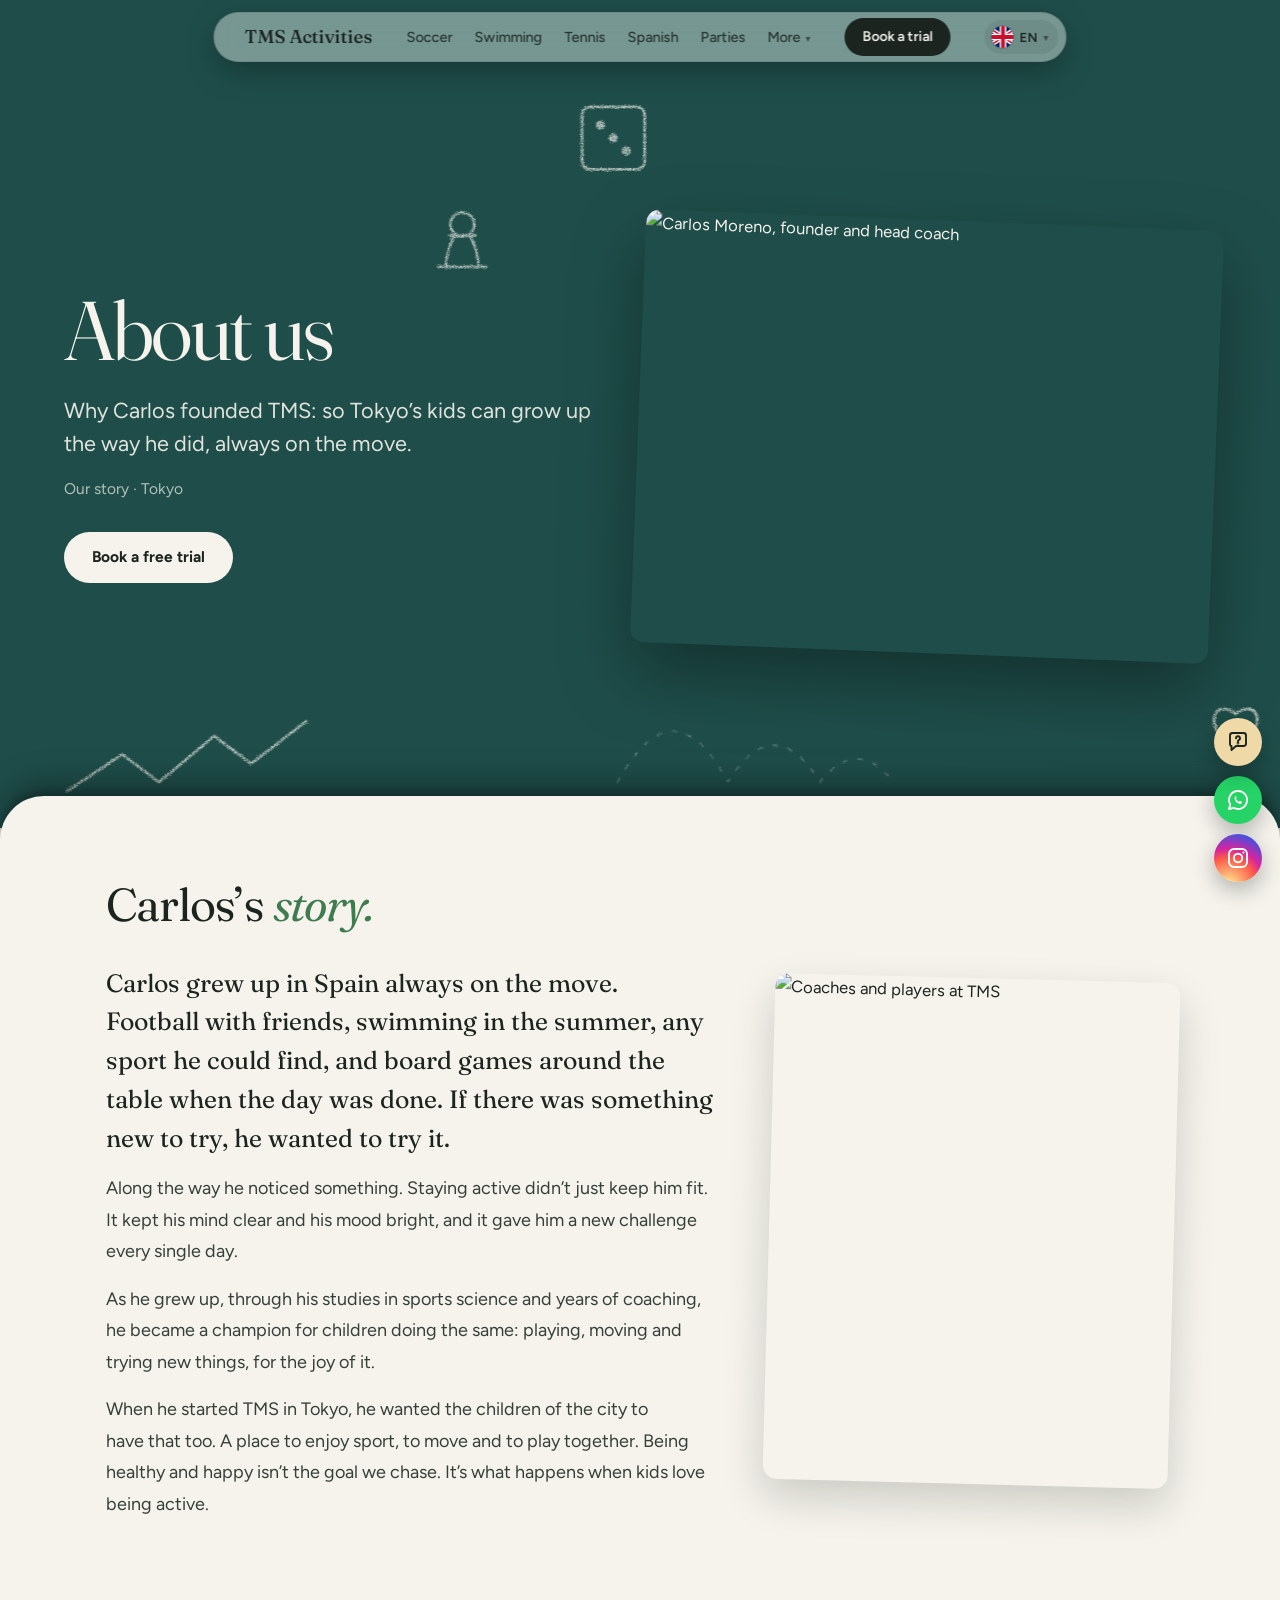
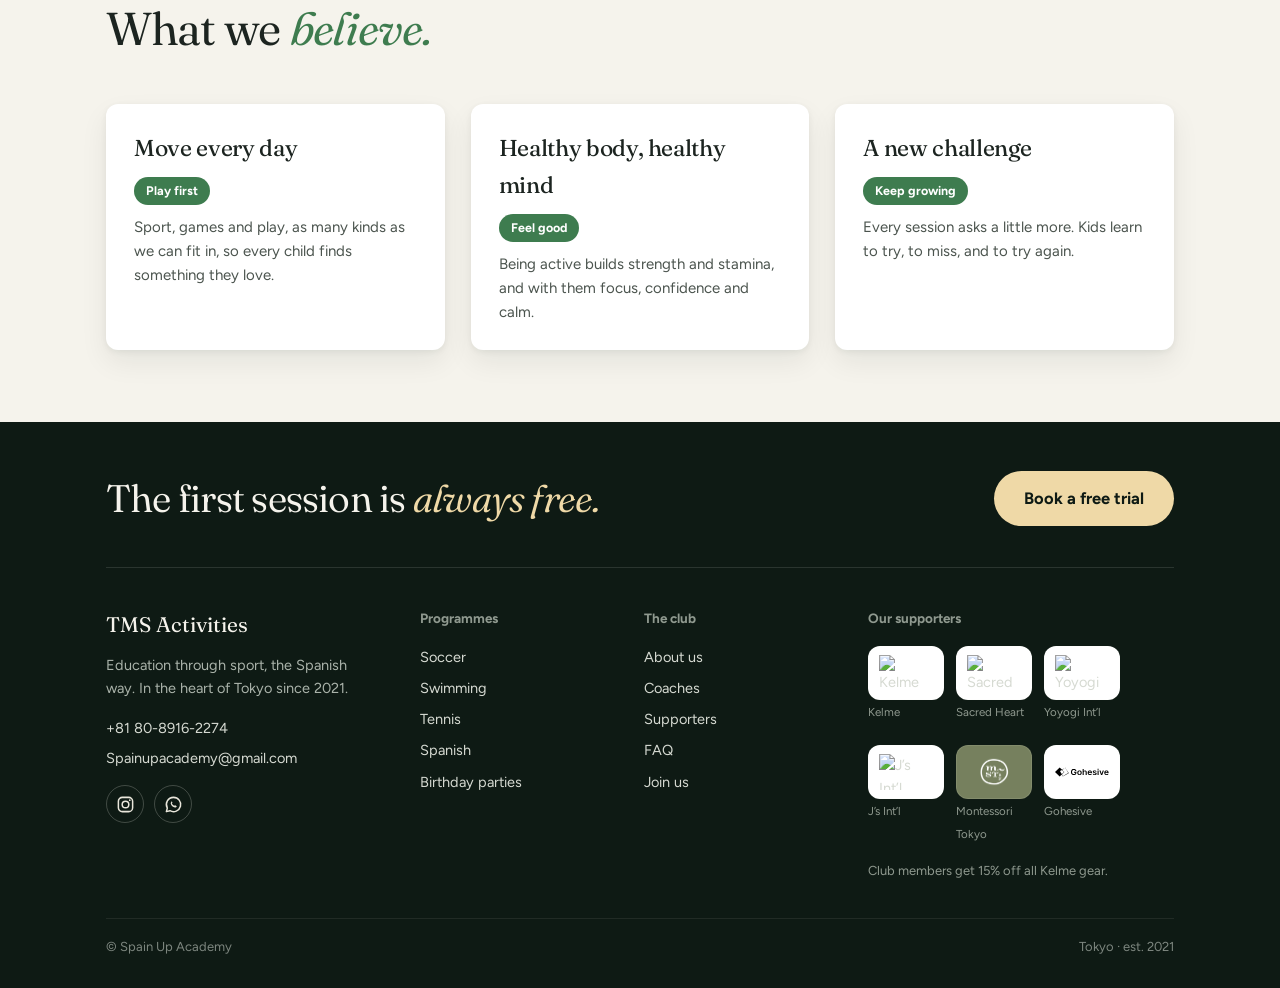
==== commit 091abb02: "Quick question grows from the bubble" ====
--- a/about.html
+++ b/about.html
@@ -6,7 +6,7 @@
 <title>About us · TMS Activities</title>
 <link rel="preconnect" href="https://fonts.gstatic.com" crossorigin>
 <link href="https://fonts.googleapis.com/css2?family=Fraunces:ital,opsz,wght@0,9..144,300..700;1,9..144,300..700&family=Figtree:wght@400;500;600;700&display=block" rel="stylesheet">
-<link rel="stylesheet" href="site.css?v=c9cedaaf">
+<link rel="stylesheet" href="site.css?v=27ecaa2b">
 <script src="lite.js?v=ae5314a7"></script>
 <script>try{if((localStorage.getItem("lang")||"en")!=="en"){document.documentElement.classList.add("lang-wait");setTimeout(function(){document.documentElement.classList.remove("lang-wait")},2000)}}catch(e){}</script>
 <script>
@@ -39,13 +39,13 @@
     <a href="tennis.html">Tennis</a>
     <a href="spanish.html">Spanish</a>
     <a href="parties.html">Parties</a>
-    <details class="pastclubs m-only"><summary>Past clubs</summary><p>We sometimes run shorter clubs on request and open them to everyone. Happy to run one again if there’s interest, or if your child wants to try something new, tell us!</p><button type="button" class="suggest">Suggest a club</button></details><hr class="m-only"><div class="navgroup" tabindex="0">
+    <hr class="m-only"><div class="navgroup" tabindex="0">
       <button class="glabel" type="button">More</button>
       <div class="menu"><div>
         <a href="about.html" aria-current="page">About us</a>
         <a href="coaches.html">Coaches</a>
         <a href="supporters.html">Supporters</a>
-        <a href="faq.html">FAQ</a><details class="pastclubs d-only"><summary>Past clubs</summary><p>We sometimes run shorter clubs on request and open them to everyone. Happy to run one again if there’s interest, or if your child wants to try something new, tell us!</p><button type="button" class="suggest">Suggest a club</button></details>
+        <a href="faq.html">FAQ</a>
       </div></div>
     </div>
   <a class="msignup m-only" href="join.html">Sign up</a></nav>
@@ -146,10 +146,10 @@
   </div>
 </footer>
 <div class="socialpin"><a class="wa" href="https://wa.me/818089162274" target="_blank" rel="noopener" aria-label="Chat on WhatsApp"><svg viewBox="0 0 24 24" aria-hidden="true"><path d="M12 3a9 9 0 0 0-7.8 13.5L3 21l4.6-1.2A9 9 0 1 0 12 3z" fill="none" stroke="currentColor" stroke-width="1.9" stroke-linejoin="round"/><path d="M9.2 7.6c.3-.1.6 0 .7.3l.7 1.6c.1.3 0 .5-.2.7l-.5.6c.6 1.2 1.6 2.2 2.9 2.9l.6-.5c.2-.2.5-.2.7-.1l1.6.7c.3.1.4.4.3.7-.3 1-1.2 1.6-2.2 1.4-2.6-.5-4.7-2.6-5.3-5.2-.2-1 .4-1.9 1.4-2.2z" fill="currentColor"/></svg></a><a class="ig" href="https://www.instagram.com/spainup.soccer.academy/" target="_blank" rel="noopener" aria-label="Instagram"><svg viewBox="0 0 24 24" fill="none" stroke="currentColor" stroke-width="1.9" aria-hidden="true"><rect x="3" y="3" width="18" height="18" rx="5"/><circle cx="12" cy="12" r="4.2"/><circle cx="17.4" cy="6.6" r="1.1" fill="currentColor" stroke="none"/></svg></a></div>
-<script src="ask.js?v=92240fd5"></script>
-<script src="lang-text.js?v=c4b8a063"></script>
+<script src="ask.js?v=d426491c"></script>
+<script src="lang-text.js?v=1bd20cbb"></script>
 <script src="lang.js?v=e1dfec5e"></script>
-<script src="transitions.js?v=628495eb" defer></script>
+<script src="transitions.js?v=97f430b7" defer></script>
 <script src="chalk-scenes.js?v=e4f4d9d7" defer></script>
 <script src="eggs.js?v=8b5c6eaf" defer></script>
 </body>
--- a/site.css
+++ b/site.css
@@ -317,6 +317,7 @@
   header.pill .word, body > header .word { font-size: 16.5px; }
   header.pill .join, body > header .join { padding: 8px 14px; font-size: 13px; }
   .langpick > button { padding: 3px; background: none; }
+  .navtoggle { order: 2; } .langpick { order: 3; }   /* flag sits at the very end of the pill */
   .langpick > button::after { display: none; }
   .langpick .flag { width: 26px; height: 26px; }
   .langpick .flag svg { width: 39px; height: 26px; margin-left: -6.5px; }
@@ -396,51 +397,47 @@
   .joinform legend { font-size: 21px; }
 }
 
-/* quick question: "?" pin + small email/question box */
-.socialpin .ask { display: grid; place-items: center; width: 48px; height: 48px; border-radius: 50%; border: 0; padding: 0; cursor: pointer; color: var(--ink); background: var(--flood); box-shadow: 0 8px 22px rgba(0,0,0,.28); transition: transform .18s ease; }
-.socialpin .ask:hover, .socialpin .ask[aria-expanded="true"] { transform: translateY(-2px) scale(1.05); }
-.askbox { position: fixed; right: 78px; bottom: 18px; z-index: 56; width: min(320px, calc(100vw - 100px)); padding: 18px 18px 16px; border-radius: 18px; background: var(--chalk); color: var(--ink); box-shadow: 0 18px 50px rgba(0,0,0,.32); display: flex; flex-direction: column; gap: 10px; font: inherit; }
-.askbox[hidden] { display: none; }
+/* quick question: the "?" pin grows into a little panel, and stays in its corner as the close button */
+.askbox { --r: 24px; position: fixed; right: 18px; bottom: 134px; z-index: 54; width: min(340px, calc(100vw - 36px)); pointer-events: none; filter: drop-shadow(0 14px 30px rgba(0,0,0,.28)); }
+.askbox.open { pointer-events: auto; }
+.askbox .sheet { position: relative; padding: 20px 20px 18px; border-radius: 22px 22px var(--r) 22px; background: var(--chalk); color: var(--ink); display: flex; flex-direction: column; gap: 10px; font: inherit;
+  clip-path: circle(var(--r) at calc(100% - var(--r)) calc(100% - var(--r))); visibility: hidden;
+  transition: clip-path .42s cubic-bezier(.6,0,.4,1), visibility 0s .42s; }
+.askbox.open .sheet { clip-path: circle(150% at calc(100% - var(--r)) calc(100% - var(--r))); visibility: visible; transition: clip-path .55s cubic-bezier(.25,.8,.25,1); }
+.askbox .sheet > * { opacity: 0; transform: translateY(6px); transition: opacity .15s ease, transform .15s ease; }
+.askbox.open .sheet > * { opacity: 1; transform: none; transition: opacity .3s ease .18s, transform .3s ease .18s; }
+.askbox [hidden] { display: none !important; }
 .askbox h3 { margin: 0; font-size: 19px; }
 .askbox .sub, .askbox .done p { margin: -4px 0 2px; font-size: 14px; opacity: .75; }
+.askbox.open .sheet > .sub { opacity: .75; }
 .askbox input, .askbox textarea { font: inherit; font-size: 15px; width: 100%; box-sizing: border-box; padding: 10px 12px; border: 1.5px solid rgba(28,36,32,.22); border-radius: 10px; background: #fff; color: inherit; resize: vertical; }
 .askbox input:focus, .askbox textarea:focus { outline: none; border-color: var(--grass); }
 .askbox .err { margin: 0; font-size: 13px; color: #A3361F; }
-.askbox .send { font: inherit; font-weight: 700; padding: 11px; border: 0; border-radius: 999px; background: var(--grass); color: #fff; cursor: pointer; }
-.askbox .x { position: absolute; top: 8px; right: 10px; width: 30px; height: 30px; border: 0; background: none; font-size: 22px; line-height: 1; color: inherit; opacity: .55; cursor: pointer; }
+.askbox .send { align-self: flex-start; width: calc(100% - var(--r) * 2 - 10px); font: inherit; font-weight: 700; padding: 11px; border: 0; border-radius: 999px; background: var(--grass); color: #fff; cursor: pointer; }
 .askbox .done h3 { margin-bottom: 8px; }
+.socialpin .ask { position: relative; display: grid; place-items: center; width: 48px; height: 48px; border-radius: 50%; border: 0; padding: 0; cursor: pointer; color: var(--ink); background: var(--flood); box-shadow: 0 8px 22px rgba(0,0,0,.28); transition: transform .18s ease, background .3s ease, box-shadow .3s ease; }
+.socialpin .ask:hover { transform: translateY(-2px) scale(1.05); }
+.socialpin .ask svg { grid-area: 1 / 1; transition: opacity .25s ease, transform .35s cubic-bezier(.3,1.4,.5,1); }
+.socialpin .ask .close { opacity: 0; transform: rotate(-90deg) scale(.6); }
+.socialpin .ask[aria-expanded="true"] { background: var(--chalk); box-shadow: none; transform: none; }
+.socialpin .ask[aria-expanded="true"] .q { opacity: 0; transform: rotate(90deg) scale(.6); }
+.socialpin .ask[aria-expanded="true"] .close { opacity: .7; transform: none; }
 @media (max-width: 560px) {
   .socialpin .ask { width: 42px; height: 42px; }
-  .askbox { right: 12px; left: 12px; bottom: 164px; width: auto; max-height: calc(100dvh - 180px); overflow: auto; }
+  .askbox { --r: 21px; right: 12px; bottom: 112px; width: calc(100vw - 24px); }
+  .askbox .sheet { max-height: calc(100dvh - 130px); overflow: auto; }
 }
 @media print { .askbox { display: none; } }
 
-/* mobile menu extras: past clubs, divider after the activities, sign-up button */
+/* mobile menu extras: divider after the activities, sign-up button */
 header nav .m-only { display: none; }
 @media (max-width: 980px) {
   header.open nav .m-only { display: block; }
   header.open nav hr { height: 1px; border: 0; background: rgba(20,25,22,.14); margin: 6px 12px; }
-  .pastclubs summary { list-style: none; padding: 12px 16px; font: 400 16px "Figtree", sans-serif; color: #1C2420; opacity: .7; cursor: pointer; border-radius: 10px; }
-  .pastclubs summary::-webkit-details-marker { display: none; }
-  .pastclubs summary::after { content: "▾"; font-size: 11px; margin-left: 7px; display: inline-block; transition: transform .2s; }
-  .pastclubs[open] summary::after { transform: rotate(180deg); }
-  .pastclubs p { white-space: normal; margin: 0 16px 10px; font-size: 14px; line-height: 1.5; color: #1C2420; opacity: .78; }
-  .pastclubs .suggest { margin: 0 16px 10px; font: 600 13.5px "Figtree", sans-serif; color: #1C2420; background: rgba(20,25,22,.08); border: 0; border-radius: 999px; padding: 8px 14px; cursor: pointer; }
   header.open nav a.msignup { margin-top: 8px; text-align: center; font-weight: 700; background: #1C2420; color: #F5F3EC; border-radius: 999px; }
   header.open nav a.msignup:hover { background: #1C2420; }
 }
 @media (max-width: 980px) { body:has(header.open) .socialpin, body:has(header.open) .askbox { opacity: 0; pointer-events: none; } }
 
-/* desktop: Past clubs sits at the bottom of the More dropdown */
-header nav .d-only { margin-top: 4px; padding-top: 4px; border-top: 1px solid rgba(20,25,22,.12); }
-header nav .d-only summary { list-style: none; padding: 9px 14px; border-radius: 9px; font-size: 14.5px; color: #1C2420; cursor: pointer; white-space: nowrap; }
-header nav .d-only summary::-webkit-details-marker { display: none; }
-header nav .d-only summary:hover { background: rgba(20,25,22,.08); }
-header nav .d-only summary::after { content: "▾"; font-size: 10px; margin-left: 6px; opacity: .7; display: inline-block; transition: transform .2s; }
-header nav .d-only[open] summary::after { transform: rotate(180deg); }
-header nav .d-only p { width: 240px; white-space: normal; margin: 2px 14px 10px; font-size: 13.5px; line-height: 1.5; color: #1C2420; opacity: .78; }
-header nav .d-only .suggest { margin: 0 14px 8px; font: 600 13px "Figtree", sans-serif; color: #1C2420; background: rgba(20,25,22,.08); border: 0; border-radius: 999px; padding: 7px 13px; cursor: pointer; }
-header nav .d-only .suggest:hover { background: rgba(20,25,22,.14); }
-@media (max-width: 980px) { header nav .d-only { display: none !important; } }
 
 @view-transition { navigation: auto; }
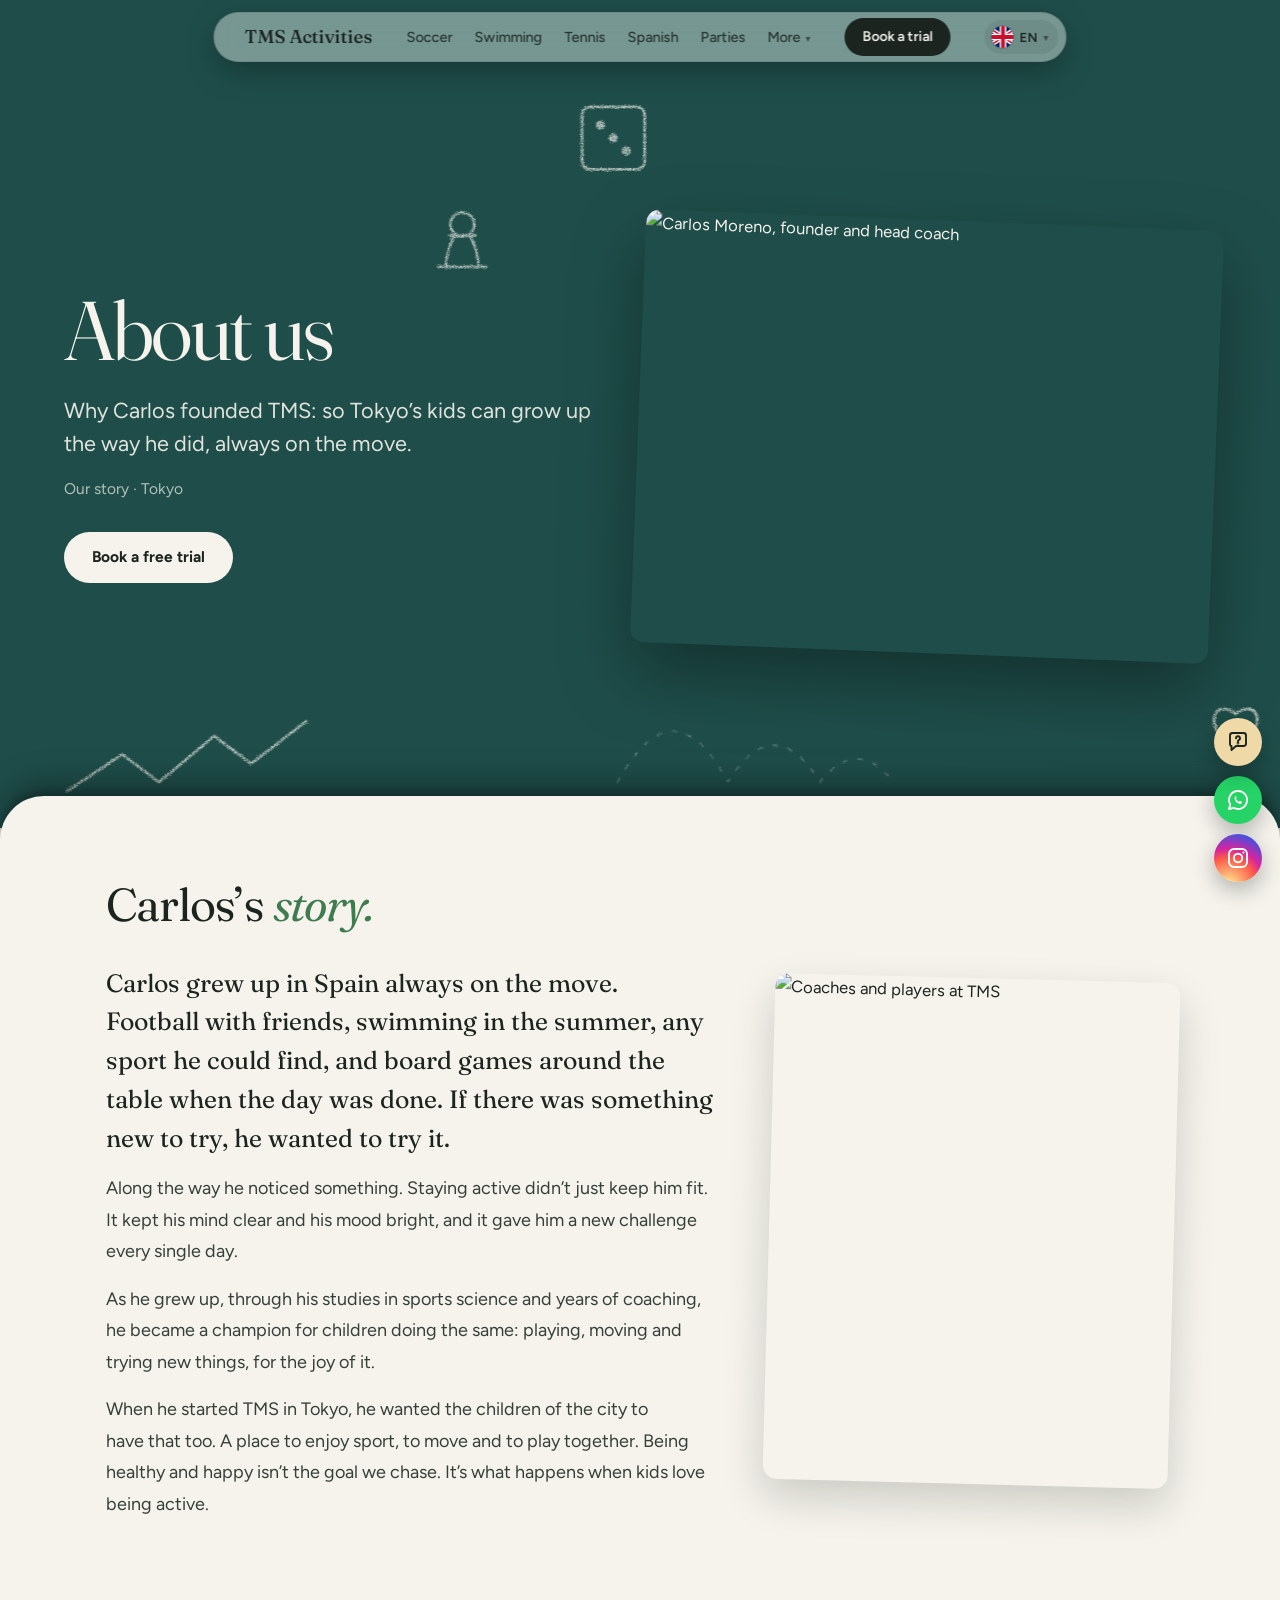
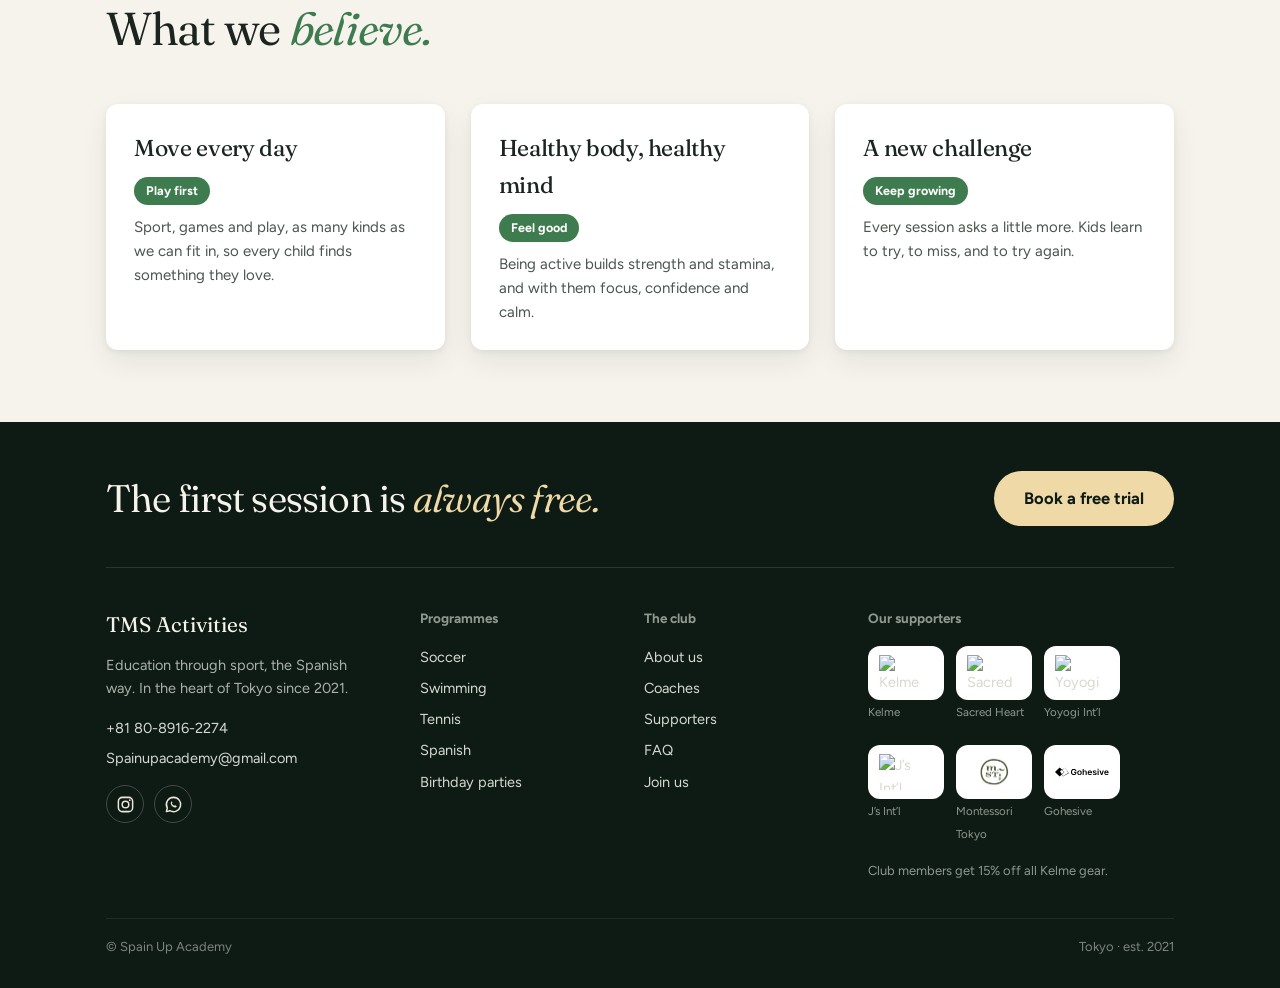
==== commit bddd8e59: "Montessori logo on white chip" ====
--- a/about.html
+++ b/about.html
@@ -6,7 +6,7 @@
 <title>About us · TMS Activities</title>
 <link rel="preconnect" href="https://fonts.gstatic.com" crossorigin>
 <link href="https://fonts.googleapis.com/css2?family=Fraunces:ital,opsz,wght@0,9..144,300..700;1,9..144,300..700&family=Figtree:wght@400;500;600;700&display=block" rel="stylesheet">
-<link rel="stylesheet" href="site.css?v=27ecaa2b">
+<link rel="stylesheet" href="site.css?v=ffc6b8cc">
 <script src="lite.js?v=ae5314a7"></script>
 <script>try{if((localStorage.getItem("lang")||"en")!=="en"){document.documentElement.classList.add("lang-wait");setTimeout(function(){document.documentElement.classList.remove("lang-wait")},2000)}}catch(e){}</script>
 <script>
@@ -133,7 +133,7 @@
           <a href="https://www.issh.ac.jp/" target="_blank" rel="noopener"><span class="chip"><img src="https://tmsactivities.jp/wp-content/uploads/2025/08/Logo-ISSH-200px.png" alt="Sacred Heart"></span><span class="cap">Sacred Heart</span></a>
           <a href="https://yoyogi-is.com/" target="_blank" rel="noopener"><span class="chip"><img src="https://tmsactivities.jp/wp-content/uploads/2025/08/Logo-Yoyogi-200px.png" alt="Yoyogi Int’l"></span><span class="cap">Yoyogi Int’l</span></a>
           <a href="https://www.js-international-school.com/" target="_blank" rel="noopener"><span class="chip"><img src="https://tmsactivities.jp/wp-content/uploads/2025/08/Js-logo.png" alt="J’s Int’l"></span><span class="cap">J’s Int’l</span></a>
-          <a href="https://www.montessorijapan.com/" target="_blank" rel="noopener"><span class="chip" style="background:#76805E"><img src="assets/mst-logo-white.png" alt="Montessori Tokyo"></span><span class="cap">Montessori Tokyo</span></a>
+          <a href="https://www.montessorijapan.com/" target="_blank" rel="noopener"><span class="chip"><img src="assets/mst-logo-olive.png" alt="Montessori Tokyo"></span><span class="cap">Montessori Tokyo</span></a>
           <a href="https://www.gohesive.com/custom" target="_blank" rel="noopener"><span class="chip"><img src="assets/gohesive-logo.svg" alt="Gohesive"></span><span class="cap">Gohesive</span></a>
         </div>
         <p>Club members get 15% off all Kelme gear.</p>
@@ -146,8 +146,8 @@
   </div>
 </footer>
 <div class="socialpin"><a class="wa" href="https://wa.me/818089162274" target="_blank" rel="noopener" aria-label="Chat on WhatsApp"><svg viewBox="0 0 24 24" aria-hidden="true"><path d="M12 3a9 9 0 0 0-7.8 13.5L3 21l4.6-1.2A9 9 0 1 0 12 3z" fill="none" stroke="currentColor" stroke-width="1.9" stroke-linejoin="round"/><path d="M9.2 7.6c.3-.1.6 0 .7.3l.7 1.6c.1.3 0 .5-.2.7l-.5.6c.6 1.2 1.6 2.2 2.9 2.9l.6-.5c.2-.2.5-.2.7-.1l1.6.7c.3.1.4.4.3.7-.3 1-1.2 1.6-2.2 1.4-2.6-.5-4.7-2.6-5.3-5.2-.2-1 .4-1.9 1.4-2.2z" fill="currentColor"/></svg></a><a class="ig" href="https://www.instagram.com/spainup.soccer.academy/" target="_blank" rel="noopener" aria-label="Instagram"><svg viewBox="0 0 24 24" fill="none" stroke="currentColor" stroke-width="1.9" aria-hidden="true"><rect x="3" y="3" width="18" height="18" rx="5"/><circle cx="12" cy="12" r="4.2"/><circle cx="17.4" cy="6.6" r="1.1" fill="currentColor" stroke="none"/></svg></a></div>
-<script src="ask.js?v=d426491c"></script>
-<script src="lang-text.js?v=1bd20cbb"></script>
+<script src="ask.js?v=a5587427"></script>
+<script src="lang-text.js?v=85f8c545"></script>
 <script src="lang.js?v=e1dfec5e"></script>
 <script src="transitions.js?v=97f430b7" defer></script>
 <script src="chalk-scenes.js?v=e4f4d9d7" defer></script>
--- a/site.css
+++ b/site.css
@@ -440,4 +440,10 @@
 @media (max-width: 980px) { body:has(header.open) .socialpin, body:has(header.open) .askbox { opacity: 0; pointer-events: none; } }
 
 
+/* join page: shortcut to the quick question panel */
+.quickask { display: inline-flex; align-items: center; gap: 12px; margin-top: 18px; padding: 10px 18px 10px 10px; border-radius: 999px; background: #fff; border: 1.5px dashed rgba(62,124,79,.45); color: #1C2420; text-decoration: none; font-size: 14.5px; line-height: 1.35; transition: border-color .2s ease, transform .2s ease; }
+.quickask:hover { border-color: var(--grass); transform: translateY(-1px); }
+.quickask .qi { display: grid; place-items: center; flex: none; width: 30px; height: 30px; border-radius: 50%; background: var(--flood); font: 700 15px "Figtree", sans-serif; }
+.quickask span:last-child::after { content: " →"; color: var(--grass); }
+
 @view-transition { navigation: auto; }
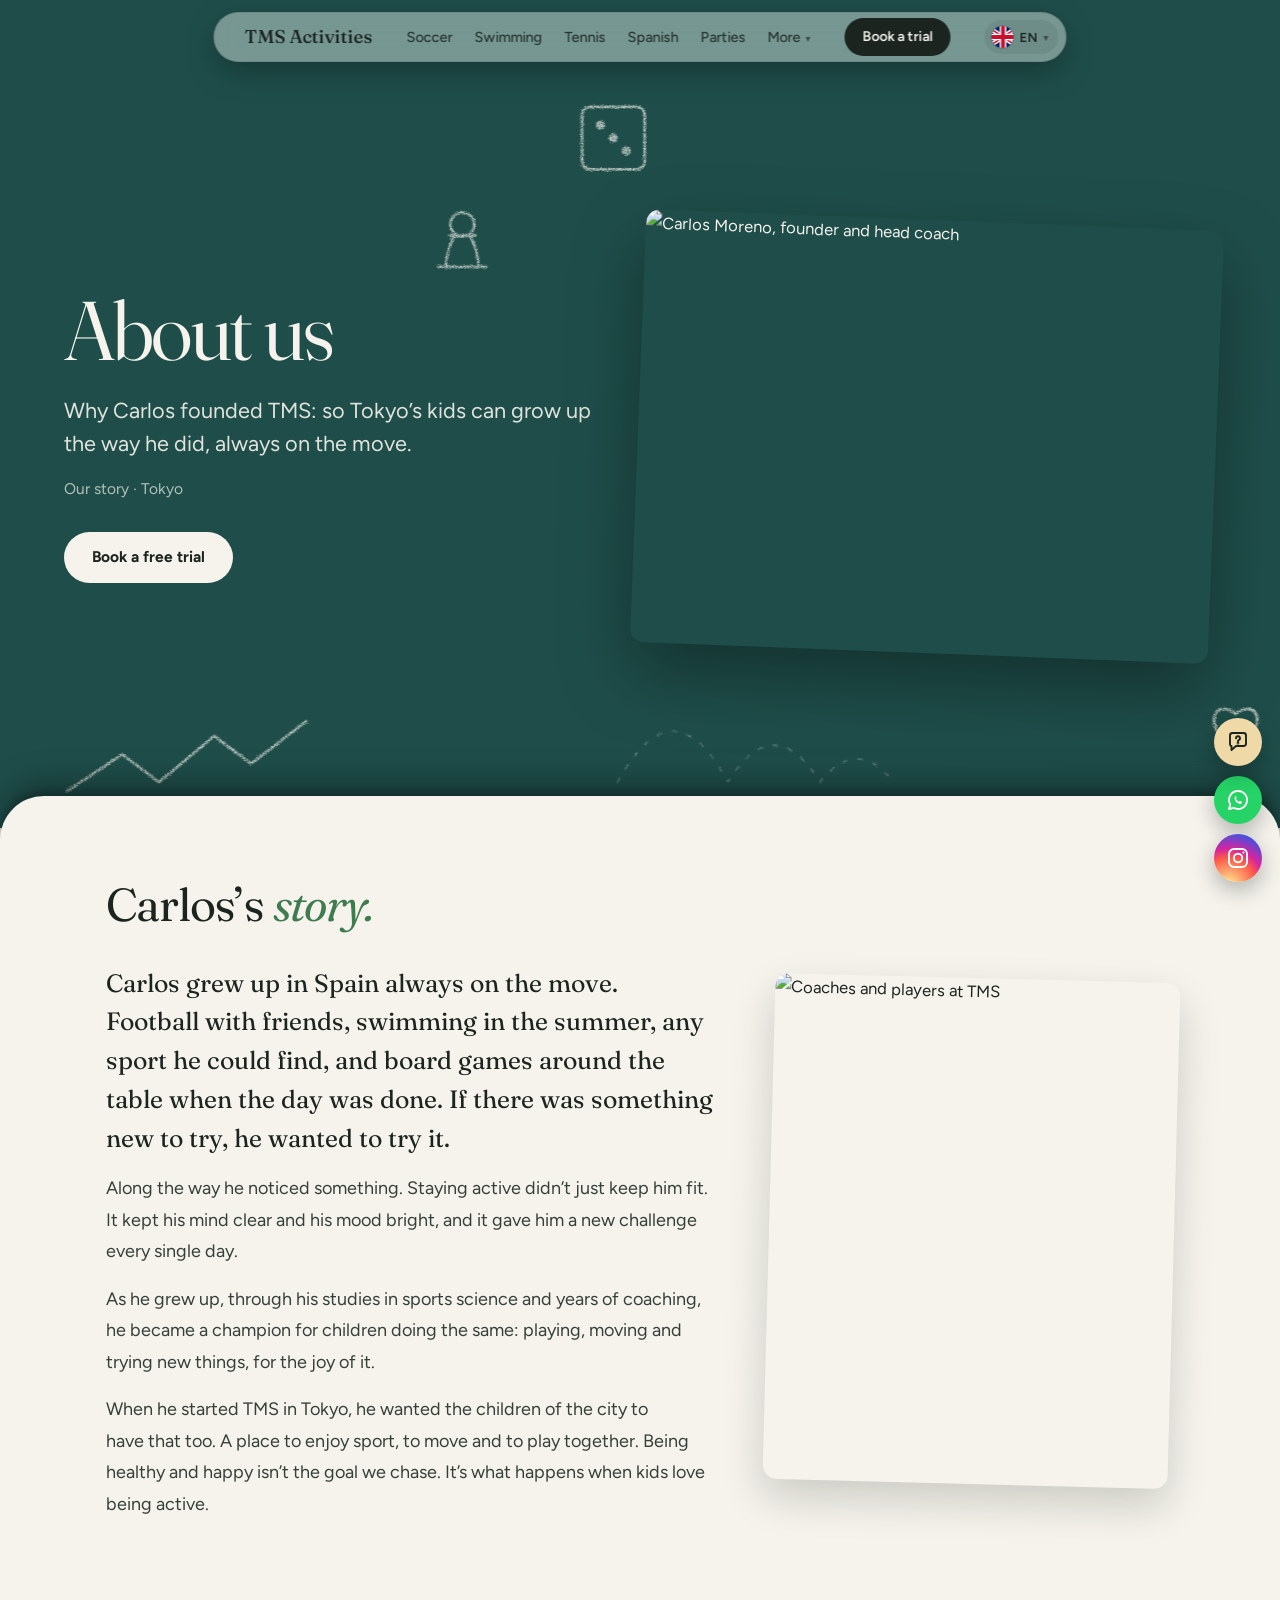
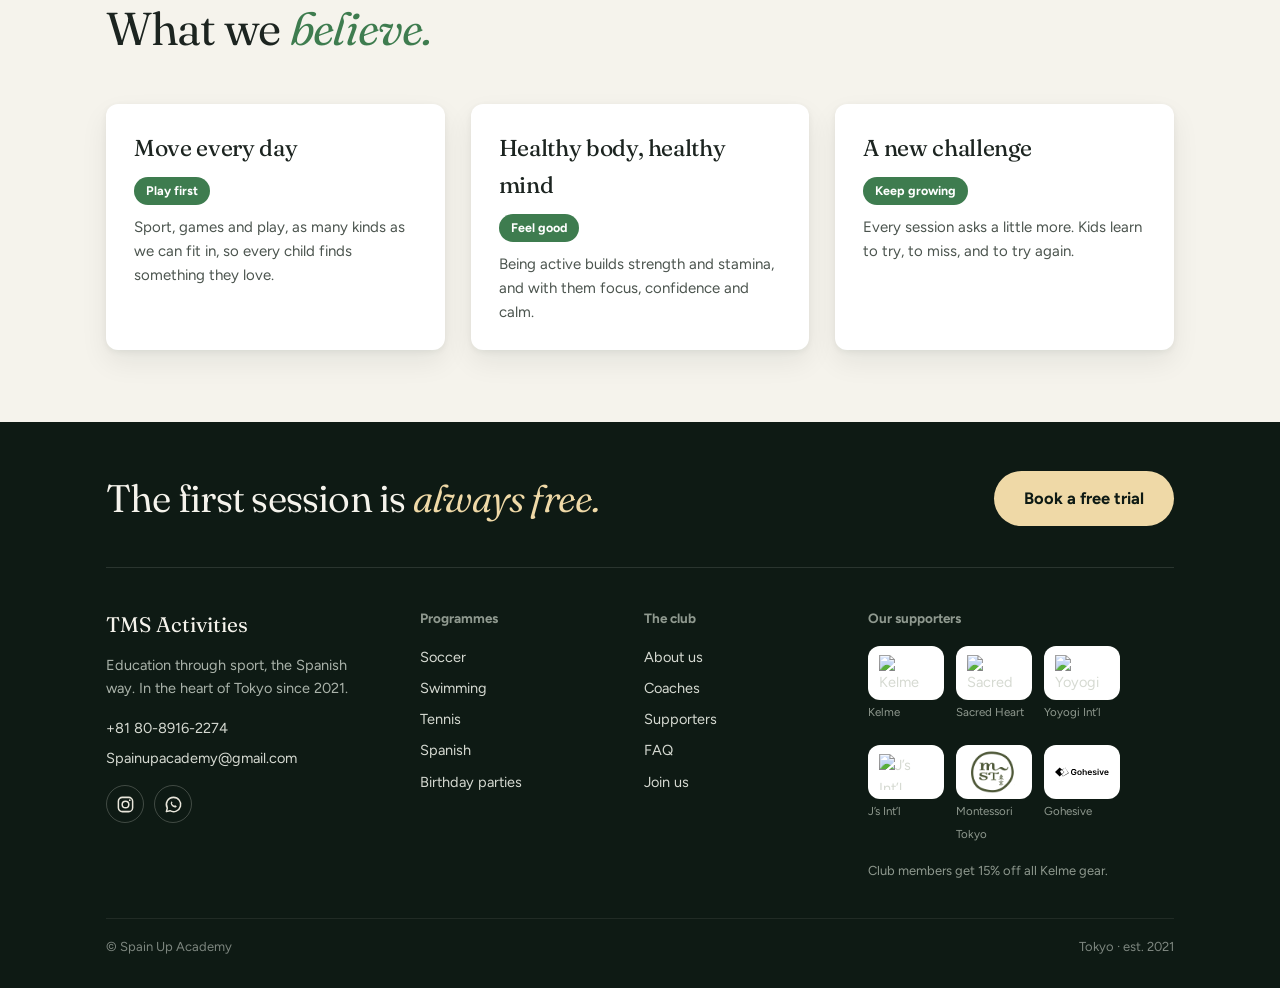
==== commit 8902ae3d: "Montessori logo bigger" ====
--- a/about.html
+++ b/about.html
@@ -6,7 +6,7 @@
 <title>About us · TMS Activities</title>
 <link rel="preconnect" href="https://fonts.gstatic.com" crossorigin>
 <link href="https://fonts.googleapis.com/css2?family=Fraunces:ital,opsz,wght@0,9..144,300..700;1,9..144,300..700&family=Figtree:wght@400;500;600;700&display=block" rel="stylesheet">
-<link rel="stylesheet" href="site.css?v=ffc6b8cc">
+<link rel="stylesheet" href="site.css?v=6fcc5496">
 <script src="lite.js?v=ae5314a7"></script>
 <script>try{if((localStorage.getItem("lang")||"en")!=="en"){document.documentElement.classList.add("lang-wait");setTimeout(function(){document.documentElement.classList.remove("lang-wait")},2000)}}catch(e){}</script>
 <script>
--- a/site.css
+++ b/site.css
@@ -445,5 +445,6 @@
 .quickask:hover { border-color: var(--grass); transform: translateY(-1px); }
 .quickask .qi { display: grid; place-items: center; flex: none; width: 30px; height: 30px; border-radius: 50%; background: var(--flood); font: 700 15px "Figtree", sans-serif; }
 .quickask span:last-child::after { content: " →"; color: var(--grass); }
+.flogos img[src*="mst-logo"] { height: 48px; margin: -5px 0; }   /* thin round logo: let it fill the chip */
 
 @view-transition { navigation: auto; }
